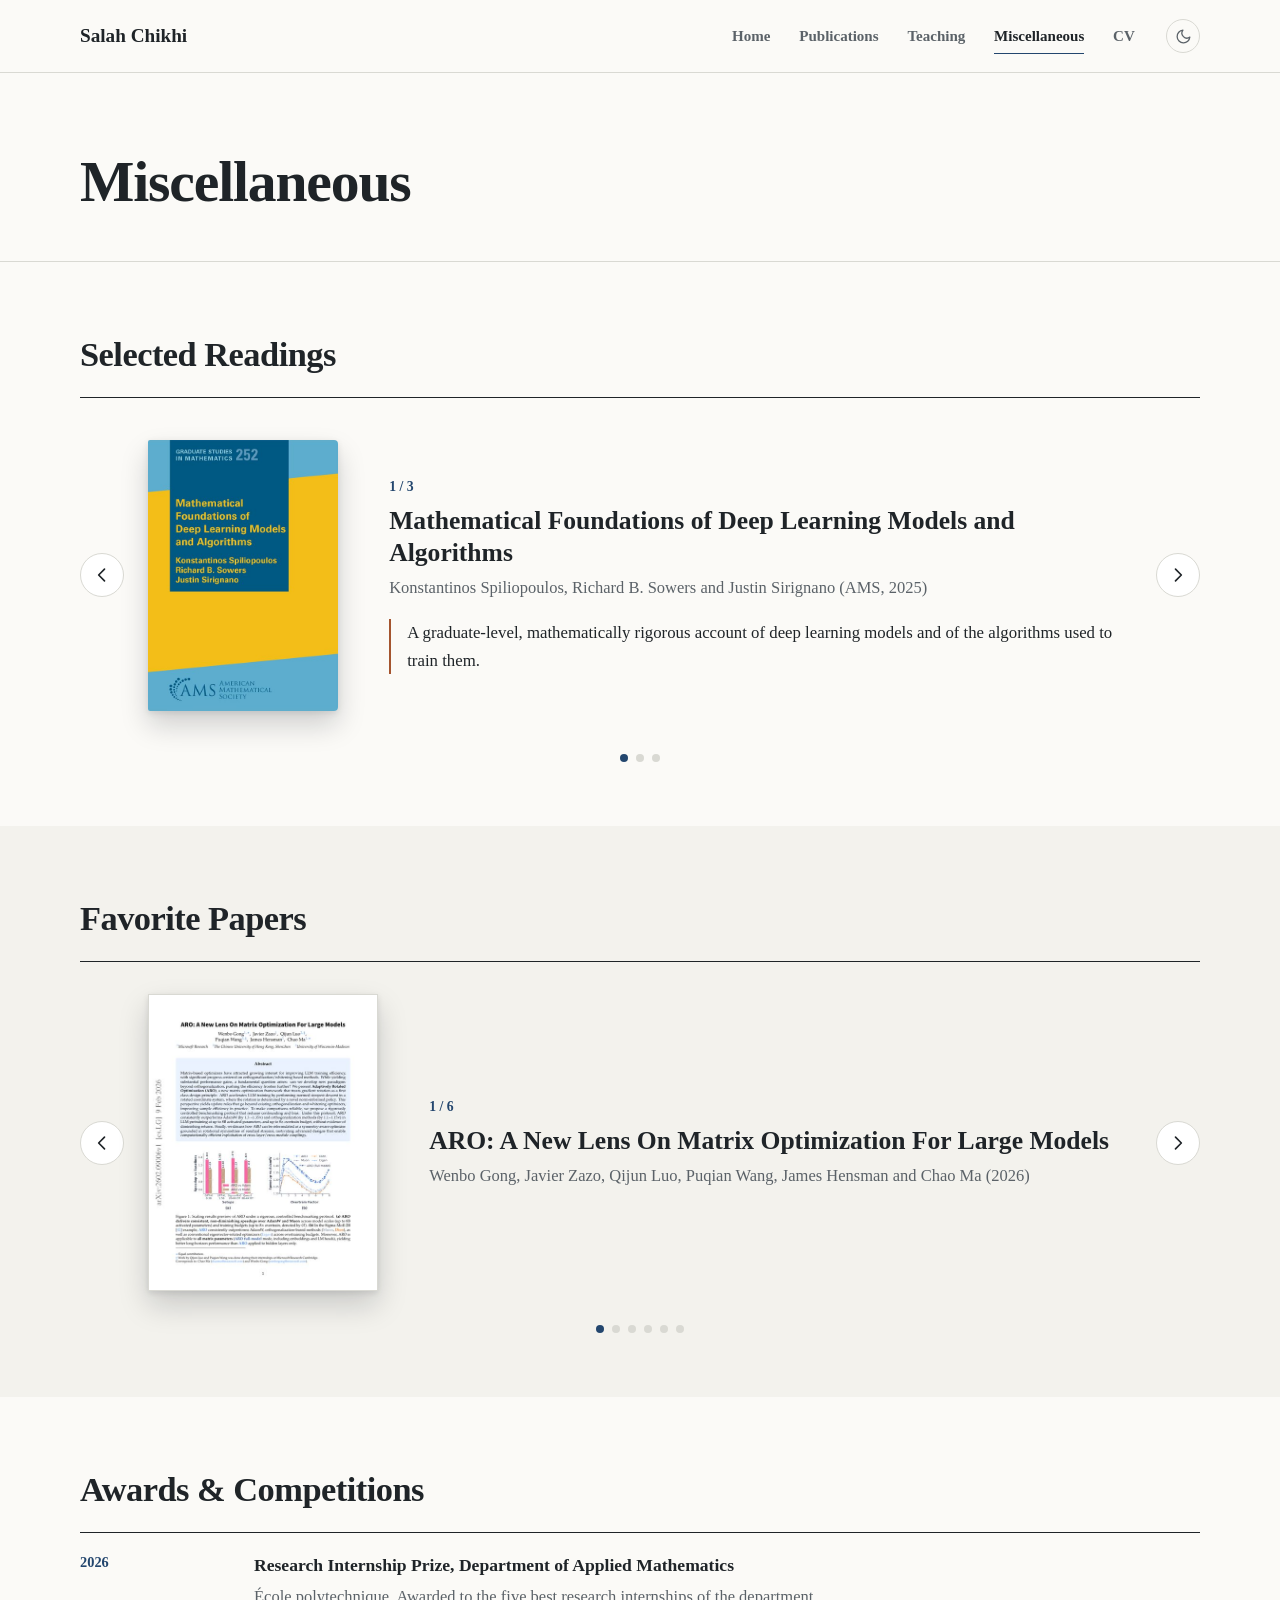
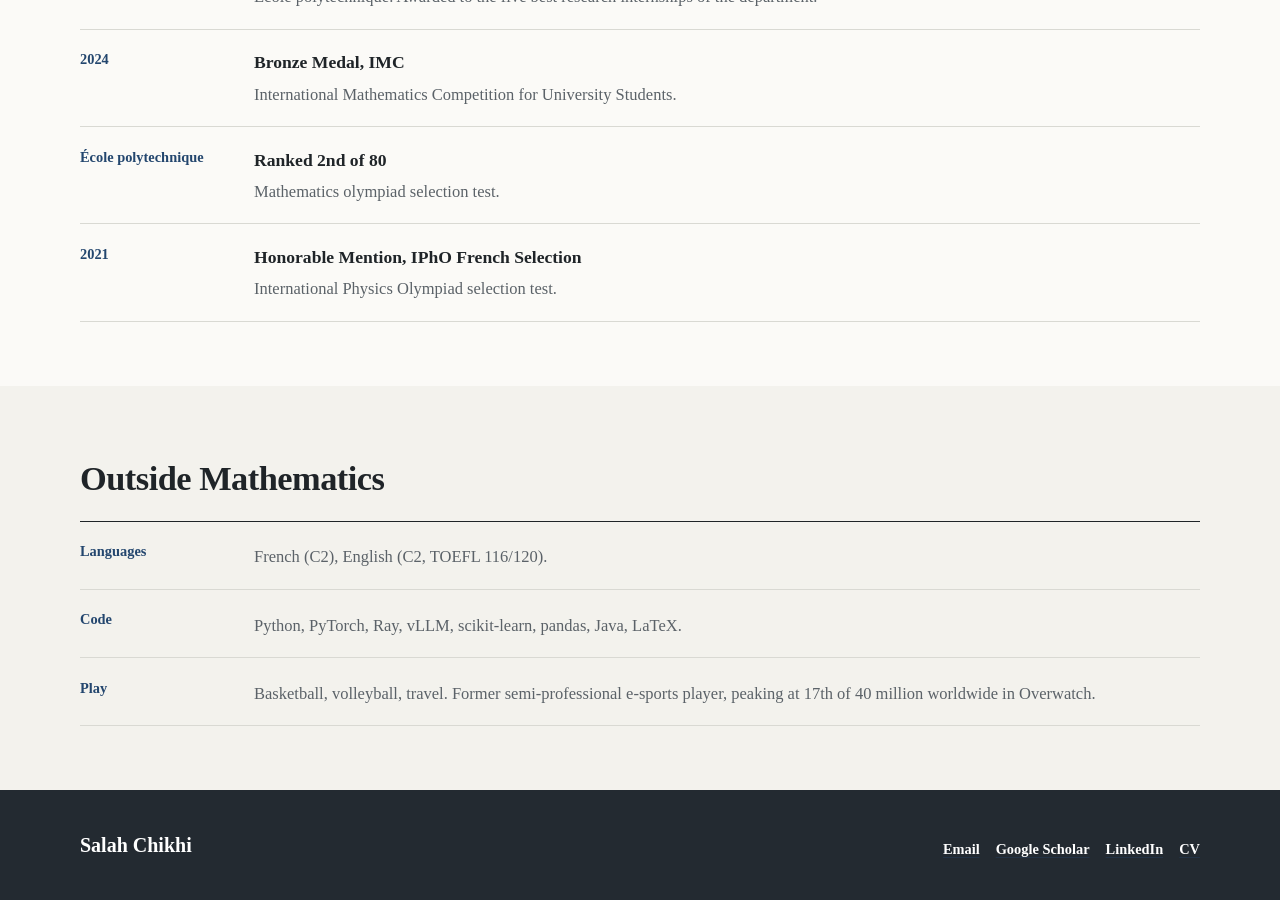
==== misc.html @ 510165e4 "Add the 2026 Research Internship Prize of the Department of Applied Mathematics Co-Authored-By: Clau" ====
<!doctype html>
<html lang="en">
<head>
  <meta charset="utf-8">
  <meta name="viewport" content="width=device-width, initial-scale=1">
  <title>Miscellaneous | Salah Chikhi</title>
  <meta name="description" content="Salah Chikhi&#39;s website">
  <meta name="theme-color" content="#fbfaf7" media="(prefers-color-scheme: light)">
  <meta name="theme-color" content="#15191d" media="(prefers-color-scheme: dark)">
  <script>
    (function () {
      function apply() {
        try {
          var t = localStorage.getItem("theme");
          if (t) document.documentElement.dataset.theme = t; else delete document.documentElement.dataset.theme;
        } catch (e) {}
      }
      apply();
      addEventListener("pageshow", function (e) { if (e.persisted) apply(); });
    })();
  </script>
  <script src="theme.js" defer></script>
  <link rel="canonical" href="https://salah-chikhi.github.io/misc.html">
  <meta property="og:type" content="website">
  <meta property="og:site_name" content="Salah Chikhi">
  <meta property="og:title" content="Miscellaneous | Salah Chikhi">
  <meta property="og:url" content="https://salah-chikhi.github.io/misc.html">
  <meta property="og:image" content="https://salah-chikhi.github.io/images/profile.jpg">
  <link rel="icon" href="favicon.svg" type="image/svg+xml">
  <link rel="stylesheet" href="site.css">
</head>
<body>
  <a class="skip-link" href="#main">Skip to content</a>
  <header class="site-header">
    <div class="shell nav-shell">
      <a class="wordmark" href="index.html">Salah Chikhi</a>
      <nav class="site-nav" aria-label="Primary navigation">
        <a href="index.html">Home</a>
        <a href="publications.html">Publications</a>
        <a href="teaching.html">Teaching</a>
        <a class="active" href="misc.html" aria-current="page">Miscellaneous</a>
        <a href="Salah_Chikhi_CV.pdf">CV</a>
        <button class="theme-toggle" type="button" aria-label="Switch to dark mode">
          <svg class="icon-moon" viewBox="0 0 24 24" aria-hidden="true"><path d="M21 12.79A9 9 0 1 1 11.21 3 7 7 0 0 0 21 12.79z"/></svg>
          <svg class="icon-sun" viewBox="0 0 24 24" aria-hidden="true"><circle cx="12" cy="12" r="4.5"/><path d="M12 1.5v2.2M12 20.3v2.2M4.6 4.6l1.5 1.5M17.9 17.9l1.5 1.5M1.5 12h2.2M20.3 12h2.2M4.6 19.4l1.5-1.5M17.9 6.1l1.5-1.5"/></svg>
        </button>
      </nav>
    </div>
  </header>

  <main id="main">
    <section class="page-hero">
      <div class="shell">
        <h1>Miscellaneous</h1>
      </div>
    </section>

    <section class="section-pad" id="readings" aria-labelledby="readings-heading">
      <div class="shell">
        <div class="section-heading"><h2 id="readings-heading">Selected Readings</h2></div>
        <div class="shelf" data-items="BOOKS" aria-roledescription="carousel" aria-label="Selected readings">
          <button class="shelf-arrow prev" type="button" aria-label="Previous book">
            <svg viewBox="0 0 24 24" aria-hidden="true"><path d="M15 5l-7 7 7 7"/></svg>
          </button>
          <div class="shelf-stage" aria-live="polite">
            <img class="book-cover" alt="" width="480" height="680">
            <div class="book-text">
              <p class="book-count"></p>
              <h3 class="book-name"></h3>
              <p class="book-by"></p>
              <p class="book-note"></p>
            </div>
          </div>
          <button class="shelf-arrow next" type="button" aria-label="Next book">
            <svg viewBox="0 0 24 24" aria-hidden="true"><path d="M9 5l7 7-7 7"/></svg>
          </button>
          <div class="shelf-dots" role="tablist" aria-label="Choose a book"></div>
        </div>
      </div>
    </section>

    <section class="section-pad tinted" id="papers" aria-labelledby="papers-heading">
      <div class="shell">
        <div class="section-heading"><h2 id="papers-heading">Favorite Papers</h2></div>
        <div class="shelf" data-items="PAPERS" aria-roledescription="carousel" aria-label="Favorite papers">
          <button class="shelf-arrow prev" type="button" aria-label="Previous paper">
            <svg viewBox="0 0 24 24" aria-hidden="true"><path d="M15 5l-7 7 7 7"/></svg>
          </button>
          <div class="shelf-stage" aria-live="polite">
            <img class="book-cover paper-page" alt="" width="480" height="620">
            <div class="book-text">
              <p class="book-count"></p>
              <h3 class="book-name"></h3>
              <p class="book-by"></p>
              <p class="book-note"></p>
            </div>
          </div>
          <button class="shelf-arrow next" type="button" aria-label="Next paper">
            <svg viewBox="0 0 24 24" aria-hidden="true"><path d="M9 5l7 7-7 7"/></svg>
          </button>
          <div class="shelf-dots" role="tablist" aria-label="Choose a paper"></div>
        </div>
      </div>
    </section>

    <section class="section-pad" id="awards" aria-labelledby="awards-heading">
      <div class="shell">
        <div class="section-heading"><h2 id="awards-heading">Awards &amp; Competitions</h2></div>
        <ul class="timeline">
          <li><span class="when">2026</span><div><strong>Research Internship Prize, Department of Applied Mathematics</strong><p>École polytechnique. Awarded to the five best research internships of the department.</p></div></li>
          <li><span class="when">2024</span><div><strong>Bronze Medal, IMC</strong><p>International Mathematics Competition for University Students.</p></div></li>
          <li><span class="when">École polytechnique</span><div><strong>Ranked 2nd of 80</strong><p>Mathematics olympiad selection test.</p></div></li>
          <li><span class="when">2021</span><div><strong>Honorable Mention, IPhO French Selection</strong><p>International Physics Olympiad selection test.</p></div></li>
        </ul>
      </div>
    </section>

    <section class="section-pad tinted" aria-labelledby="else-heading">
      <div class="shell">
        <div class="section-heading"><h2 id="else-heading">Outside Mathematics</h2></div>
        <ul class="timeline">
          <li><span class="when">Languages</span><div><p>French (C2), English (C2, TOEFL 116/120).</p></div></li>
          <li><span class="when">Code</span><div><p>Python, PyTorch, Ray, vLLM, scikit-learn, pandas, Java, LaTeX.</p></div></li>
          <li><span class="when">Play</span><div><p>Basketball, volleyball, travel. Former semi-professional e-sports player, peaking at 17th of 40 million worldwide in Overwatch.</p></div></li>
        </ul>
      </div>
    </section>
  </main>

  <footer class="site-footer">
    <div class="shell footer-grid">
      <p class="footer-name">Salah Chikhi</p>
      <nav class="footer-links" aria-label="Footer links">
        <a href="mailto:salah.chikhi@polytechnique.edu">Email</a>
        <a href="https://scholar.google.com/citations?user=MFGI1vgAAAAJ">Google Scholar</a>
        <a href="https://www.linkedin.com/in/salah-chikhi-a50a50303/">LinkedIn</a>
        <a href="Salah_Chikhi_CV.pdf">CV</a>
      </nav>
    </div>
  </footer>

  <script>
    // Selected readings: one entry per book, shown in this order.
    var BOOKS = [
      {
        title: "Mathematical Foundations of Deep Learning Models and Algorithms",
        author: "Konstantinos Spiliopoulos, Richard B. Sowers and Justin Sirignano (AMS, 2025)",
        img: "images/books/spiliopoulos-sowers-sirignano.jpg",
        note: "A graduate-level, mathematically rigorous account of deep learning models and of the algorithms used to train them."
      },
      {
        title: "Learning Theory from First Principles",
        author: "Francis Bach (MIT Press, 2024)",
        img: "images/books/bach-learning-theory.jpg",
        note: "A self-contained course on the theory of supervised learning, from empirical risk minimization and kernel methods to optimization and neural networks, with short proofs and code."
      },
      {
        title: "Asymptotic Statistics",
        author: "A. W. van der Vaart (Cambridge University Press, 1998)",
        img: "images/books/van-der-vaart-asymptotic-statistics.jpg",
        note: "The reference on large-sample statistics: consistency and asymptotic normality of estimators, local asymptotic normality, efficiency and empirical processes."
      }
    ];

    // Favorite papers, in this order. "note" is optional.
    var PAPERS = [
      {
        title: "ARO: A New Lens On Matrix Optimization For Large Models",
        author: "Wenbo Gong, Javier Zazo, Qijun Luo, Puqian Wang, James Hensman and Chao Ma (2026)",
        img: "images/papers/2602-09006.jpg",
        link: "https://arxiv.org/abs/2602.09006"
      },
      {
        title: "Understanding Optimization in Deep Learning with Central Flows",
        author: "Jeremy Cohen, Alex Damian, Ameet Talwalkar, J. Zico Kolter and Jason D. Lee (ICLR 2025)",
        img: "images/papers/2410-24206.jpg",
        link: "https://arxiv.org/abs/2410.24206"
      },
      {
        title: "Gradient Descent on Neural Networks Typically Occurs at the Edge of Stability",
        author: "Jeremy M. Cohen, Simran Kaur, Yuanzhi Li, J. Zico Kolter and Ameet Talwalkar (ICLR 2021)",
        img: "images/papers/2103-00065.jpg",
        link: "https://arxiv.org/abs/2103.00065"
      },
      {
        title: "Non-Euclidean Gradient Descent Operates at the Edge of Stability",
        author: "Rustem Islamov, Michael Crawshaw, Jeremy Cohen and Robert Gower (ICML 2026)",
        img: "images/papers/2603-05002.jpg",
        link: "https://arxiv.org/abs/2603.05002"
      },
      {
        title: "On Levine's Notorious Hat Puzzle",
        author: "Joe Buhler, Chris Freiling, Ron Graham, Jonathan Kariv, James R. Roche, Mark Tiefenbruck, Clint Van Alten and Dmytro Yeroshkin (2014)",
        img: "images/papers/1407-4711.jpg",
        link: "https://arxiv.org/abs/1407.4711"
      },
      {
        title: "Random Matrices: The Circular Law",
        author: "Terence Tao and Van Vu (Communications in Contemporary Mathematics, 2008)",
        img: "images/papers/0708-2895.jpg",
        link: "https://arxiv.org/abs/0708.2895"
      }
    ];

    // One carousel per .shelf; data-items names the list it shows.
    [].forEach.call(document.querySelectorAll(".shelf"), function (shelf) {
      var items = window[shelf.dataset.items] || [];
      var section = shelf.closest("section");
      if (!items.length) { section.hidden = true; return; }
      var stage = shelf.querySelector(".shelf-stage"), dots = shelf.querySelector(".shelf-dots");
      var el = function (s) { return shelf.querySelector(s); };
      var i = 0;
      items.forEach(function (b, k) {
        new Image().src = b.img;
        var d = document.createElement("button");
        d.type = "button"; d.setAttribute("role", "tab"); d.setAttribute("aria-label", b.title);
        d.addEventListener("click", function () { go(k); });
        dots.appendChild(d);
      });
      function render() {
        var b = items[i], name = el(".book-name");
        el(".book-cover").src = b.img;
        el(".book-cover").alt = (b.link ? "First page of " : "Cover of ") + b.title;
        el(".book-count").textContent = (i + 1) + " / " + items.length;
        name.textContent = "";
        if (b.link) {
          var a = document.createElement("a");
          a.href = b.link; a.textContent = b.title; name.appendChild(a);
        } else name.textContent = b.title;
        el(".book-by").textContent = b.author;
        el(".book-note").textContent = b.note || "";
        el(".book-note").hidden = !b.note;
        [].forEach.call(dots.children, function (d, k) { d.setAttribute("aria-selected", k === i); });
      }
      function go(k, dir) {
        var n = (k + items.length) % items.length;
        if (n === i) return;
        dir = dir || (n > i ? 1 : -1);
        stage.classList.remove("in-left", "in-right");
        void stage.offsetWidth;
        i = n; render();
        stage.classList.add(dir > 0 ? "in-right" : "in-left");
      }
      el(".prev").addEventListener("click", function () { go(i - 1, -1); });
      el(".next").addEventListener("click", function () { go(i + 1, 1); });
      shelf.tabIndex = 0;
      shelf.addEventListener("keydown", function (e) {
        if (e.key === "ArrowLeft") go(i - 1, -1);
        if (e.key === "ArrowRight") go(i + 1, 1);
      });
      var x0 = null;
      stage.addEventListener("touchstart", function (e) { x0 = e.touches[0].clientX; }, { passive: true });
      stage.addEventListener("touchend", function (e) {
        if (x0 === null) return;
        var dx = e.changedTouches[0].clientX - x0; x0 = null;
        if (Math.abs(dx) > 40) go(i + (dx < 0 ? 1 : -1), dx < 0 ? 1 : -1);
      });
      render();
    });
  </script>
</body>
</html>
---- site.css ----
:root {
  --paper: #fbfaf7;
  --paper-deep: #f3f2ed;
  --panel: #f5f5f1;
  --surface: #ffffff;
  --ink: #1f2428;
  --ink-soft: #5b6268;
  --accent: #23466e;
  --accent-dark: #142f4f;
  --accent-wash: rgba(35, 70, 110, 0.12);
  --warm: #a4542f;
  --line: #d9d9d3;
  --footer: #232a31;
  --footer-ink: #c5ccd2;
  --serif: "Iowan Old Style", "Palatino Linotype", Palatino, "Book Antiqua", Georgia, serif;
  color-scheme: light;
}
@media (prefers-color-scheme: dark) {
  :root:not([data-theme="light"]) {
    --paper: #15191d;
    --paper-deep: #1b2025;
    --panel: #1c2127;
    --surface: #15191d;
    --ink: #e6e4de;
    --ink-soft: #a3a9ae;
    --accent: #8db4dd;
    --accent-dark: #b4cfeb;
    --accent-wash: rgba(141, 180, 221, 0.14);
    --warm: #e09468;
    --line: #2f363d;
    --footer: #0f1215;
    --footer-ink: #9aa2a9;
    color-scheme: dark;
  }
}
:root[data-theme="dark"] {
  --paper: #15191d; --paper-deep: #1b2025; --panel: #1c2127; --surface: #15191d;
  --ink: #e6e4de; --ink-soft: #a3a9ae; --accent: #8db4dd; --accent-dark: #b4cfeb;
  --accent-wash: rgba(141, 180, 221, 0.14); --warm: #e09468; --line: #2f363d;
  --footer: #0f1215; --footer-ink: #9aa2a9; color-scheme: dark;
}

* { box-sizing: border-box; }
html { scroll-behavior: smooth; }
body {
  margin: 0;
  overflow-x: clip;
  background: var(--paper);
  color: var(--ink);
  font-family: var(--serif);
  font-size: 16.5px;
  line-height: 1.65;
  text-rendering: optimizeLegibility;
}
img { display: block; max-width: 100%; height: auto; }
a {
  color: var(--accent-dark);
  text-decoration-color: color-mix(in srgb, var(--accent) 35%, transparent);
  text-underline-offset: 0.18em;
}
a:hover { color: var(--accent); text-decoration-color: currentColor; }
a:focus-visible { outline: 3px solid var(--warm); outline-offset: 4px; }
.skip-link {
  position: fixed; top: 1rem; left: 1rem; z-index: 100;
  transform: translateY(-180%);
  padding: 0.6rem 1rem; background: var(--ink); color: var(--paper); border-radius: 999px;
}
.skip-link:focus { transform: none; }
.shell { width: min(1120px, calc(100% - 3rem)); margin-inline: auto; }

/* Header */
.site-header { border-bottom: 1px solid var(--line); }
.nav-shell { min-height: 72px; display: flex; align-items: center; justify-content: space-between; gap: 2rem; }
.wordmark { color: var(--ink); font-size: 1.2rem; font-weight: 700; text-decoration: none; }
.home-header .wordmark { visibility: hidden; }
.site-nav { display: flex; flex-wrap: wrap; align-items: center; gap: 0.4rem clamp(1rem, 2.4vw, 1.8rem); font-size: 0.94rem; font-weight: 600; }
.site-nav a { position: relative; color: var(--ink-soft); text-decoration: none; }
.site-nav a::after {
  content: ""; position: absolute; left: 0; right: 0; bottom: -0.35rem; height: 1px;
  background: var(--accent); transform: scaleX(0); transform-origin: left; transition: transform 160ms ease;
}
.site-nav a:hover, .site-nav a.active { color: var(--ink); }
.site-nav a:hover::after, .site-nav a.active::after { transform: scaleX(1); }

/* Light/dark toggle */
.theme-toggle {
  display: inline-grid; place-items: center; width: 34px; height: 34px; margin-left: 0.15rem; padding: 0;
  border: 1px solid var(--line); border-radius: 50%; background: transparent; color: var(--ink-soft);
  cursor: pointer; transition: color 150ms ease, border-color 150ms ease;
}
.theme-toggle:hover { color: var(--accent); border-color: var(--accent); }
.theme-toggle:focus-visible { outline: 2px solid var(--warm); outline-offset: 3px; }
.theme-toggle svg { width: 17px; height: 17px; fill: none; stroke: currentColor; stroke-width: 1.8; stroke-linecap: round; stroke-linejoin: round; }
.theme-toggle .icon-sun { display: none; }
:root[data-theme="dark"] .theme-toggle .icon-sun { display: block; }
:root[data-theme="dark"] .theme-toggle .icon-moon { display: none; }
@media (prefers-color-scheme: dark) {
  :root:not([data-theme="light"]) .theme-toggle .icon-sun { display: block; }
  :root:not([data-theme="light"]) .theme-toggle .icon-moon { display: none; }
}

/* Hero */
.profile-hero {
  display: grid; grid-template-columns: minmax(0, 1fr) 300px; align-items: start;
  gap: clamp(2.5rem, 7vw, 6rem); padding-block: clamp(3rem, 6vw, 5rem) clamp(2.5rem, 5vw, 4rem);
}
.profile-hero h1 { margin: 0; font-size: clamp(2.6rem, 5.5vw, 4.1rem); font-weight: 600; line-height: 1.05; letter-spacing: -0.02em; }
.profile-tagline { margin: 0.6rem 0 0; color: var(--accent); font-size: 1.02rem; font-weight: 600; letter-spacing: 0.01em; }
.profile-role { margin: 1.6rem 0 0; font-size: clamp(1.08rem, 1.6vw, 1.2rem); }
.profile-research { margin: 1rem 0 0; color: var(--ink-soft); font-size: 1.05rem; }
.quick-links { display: flex; flex-wrap: wrap; gap: 0.45rem 1.25rem; margin-top: 1.4rem; font-size: 0.92rem; font-weight: 600; }
.profile-aside { margin: 0.6rem 0 0; }
.portrait { position: relative; aspect-ratio: 1; border-radius: 50%; background: var(--panel); overflow: hidden; box-shadow: 0 0 0 1px var(--line), 0 0 0 7px var(--paper), 0 0 0 8px var(--line); }
.portrait img { position: absolute; inset: 0; width: 100%; height: 100%; object-fit: cover; }
.portrait-fallback { position: absolute; inset: 0; width: 100%; height: 100%; }
.portrait-fallback text { fill: var(--accent); font-family: var(--serif); font-size: 64px; font-weight: 600; letter-spacing: 0.04em; }
.portrait-fallback .grid-line { stroke: var(--line); stroke-width: 1; }
.portrait-fallback .curve { fill: none; stroke: var(--accent); stroke-width: 1.6; opacity: 0.55; }

/* Sections */
.section-pad { padding-block: clamp(2.75rem, 5vw, 4rem); }
.tinted { background: var(--paper-deep); }
.section-heading { display: flex; align-items: baseline; justify-content: space-between; gap: 1rem; padding-bottom: 0.9rem; border-bottom: 1px solid var(--ink); }
.section-heading h2 { margin: 0; font-size: clamp(1.7rem, 2.8vw, 2.15rem); font-weight: 600; letter-spacing: -0.015em; }
.section-heading a { font-size: 0.9rem; font-weight: 600; }
.rule-label { margin: 0 0 0.5rem; color: var(--accent); font-size: 0.86rem; font-weight: 600; letter-spacing: 0.02em; }

/* Research topics */
.research-topic { display: grid; grid-template-columns: 150px minmax(0, 1fr); gap: clamp(1.5rem, 4vw, 3rem); padding-block: clamp(2.2rem, 4vw, 3rem); border-bottom: 1px solid var(--line); }
.research-topic:last-child { border-bottom: 0; }
.topic-label p { position: sticky; top: 1.5rem; margin: 0.35rem 0 0; color: var(--accent); font-size: 0.82rem; font-weight: 700; letter-spacing: 0.1em; text-transform: uppercase; }
.research-topic h3 { margin: 0; font-size: clamp(1.35rem, 2.3vw, 1.7rem); font-weight: 600; line-height: 1.25; letter-spacing: -0.01em; }
.home-paper { display: grid; grid-template-columns: minmax(0, 1.5fr) minmax(0, 1fr); gap: clamp(1.4rem, 3vw, 2.2rem); align-items: start; margin-top: 1.6rem; }
.home-paper h4 { margin: 0; font-size: 1.2rem; font-weight: 600; line-height: 1.3; }
.home-paper h4 a { text-decoration-color: transparent; }
.home-paper h4 a:hover { text-decoration-color: currentColor; }
.home-paper-copy > p { margin: 0.7rem 0 0; color: var(--ink-soft); }
.home-paper-copy .rule-label { margin: 0 0 0.45rem; }
.collaborators { font-size: 0.9rem; }

/* Diagrams */
.work-concept { margin: 0; padding: 0.6rem; display: grid; place-items: center; background: var(--panel); border: 1px solid var(--line); }
.work-concept svg { width: 100%; height: auto; overflow: visible; }
.d-overline { fill: var(--ink-soft); font-family: var(--serif); font-size: 11px; font-weight: 700; letter-spacing: 0.13em; }
.d-label { fill: var(--ink-soft); font-family: var(--serif); font-size: 11.5px; font-weight: 700; letter-spacing: 0.05em; }
.d-note { fill: var(--ink-soft); font-family: var(--serif); font-size: 12px; font-weight: 600; }
.d-math { fill: var(--ink); font-family: var(--serif); font-size: 18px; font-weight: 700; }
.d-math-i { fill: var(--ink); font-family: var(--serif); font-size: 18px; font-style: italic; }
.d-accent { fill: var(--accent); }
.d-warm { fill: var(--warm); }
.d-divider { stroke: var(--line); stroke-width: 1; }
.d-axis { stroke: var(--ink-soft); stroke-width: 1.3; fill: none; }
.d-bar { fill: var(--accent); opacity: 0.85; }
.d-bar-soft { fill: var(--accent); opacity: 0.35; }
.d-arrow { fill: none; stroke: var(--accent); stroke-width: 2.4; }
.d-arrowhead { fill: var(--accent); }
.d-box { fill: var(--surface); stroke: var(--accent); stroke-width: 1.8; }
.d-edge { stroke: var(--accent); stroke-width: 2; opacity: 0.5; }
.d-node { fill: var(--surface); stroke: var(--accent); stroke-width: 2.2; }
.d-node-hot { fill: var(--warm); stroke: var(--surface); stroke-width: 2.5; }
.d-node-near { fill: var(--accent); stroke: var(--surface); stroke-width: 2; }
.d-hood { fill: var(--accent-wash); stroke: var(--accent); stroke-width: 1.4; stroke-dasharray: 5 5; }
.d-ellipse { fill: var(--accent-wash); stroke: var(--accent); stroke-width: 2.2; }
.d-ray { stroke: var(--warm); stroke-width: 2.2; }
.d-dot { fill: var(--warm); }
.d-curve { fill: none; stroke: var(--ink); stroke-width: 2.6; }
.g-roll { fill: var(--accent); opacity: 0.85; }
.g-train { fill: var(--warm); opacity: 0.85; }
.g-idle { fill: none; stroke: var(--ink-soft); stroke-width: 1.1; stroke-dasharray: 3 3; opacity: 0.7; }

.d-tick { fill: var(--ink-soft); font-family: var(--serif); font-size: 11px; }
.d-key { fill: var(--ink); font-family: var(--serif); font-size: 13px; font-weight: 700; }
.d-key.d-accent, .d-tick.d-accent { fill: var(--accent); }
.d-key.d-warm, .d-tick.d-warm { fill: var(--warm); }
.d-gridline { stroke: var(--line); stroke-width: 1; }
.d-guide { stroke: var(--ink-soft); stroke-width: 1; stroke-dasharray: 3 4; opacity: 0.8; }
.c-accent, .c-warm, .c-ink { fill: none; stroke-linecap: round; stroke-linejoin: round; }
.c-accent { stroke: var(--accent); }
.c-warm { stroke: var(--warm); }
.c-ink { stroke: var(--ink); stroke-width: 3.2; }
.c-thin { stroke-width: 1.8; }
.c-mid { stroke-width: 2.4; }
.c-band { fill: none; stroke: var(--ink); stroke-width: 9; stroke-linecap: round; stroke-linejoin: round; opacity: 0.12; }
.d-gap { fill: var(--panel); }
.c-dash { stroke-width: 1.5; stroke-dasharray: 5 5; opacity: 0.7; }
.d-star { fill: var(--warm); stroke: var(--panel); stroke-width: 2.5; }
.d-hoodarc { fill: none; stroke: var(--accent); stroke-width: 22; stroke-linecap: round; opacity: 0.16; }
.d-keep { fill: var(--accent-wash); }
.d-fiber { stroke: var(--accent); stroke-width: 4.5; stroke-linecap: round; }
.d-bar-warm { fill: var(--warm); opacity: 0.9; }
.d-thresh { stroke: var(--warm); stroke-width: 1.5; stroke-dasharray: 6 4; }
.d-arrow-thin { fill: none; stroke: var(--accent); stroke-width: 1.4; opacity: 0.7; }
.d-square { fill: var(--surface); stroke: var(--ink-soft); stroke-width: 1.2; }
.d-win { fill: var(--accent); opacity: 0.85; }
.d-win-warm { fill: var(--warm); opacity: 0.8; }
.tex { fill: var(--ink); }
.tex.t-warm { fill: var(--warm); }
.tex.t-accent { fill: var(--accent); }
.tex.t-soft { fill: var(--ink-soft); }
.g-edge { stroke: color-mix(in srgb, var(--accent) 30%, var(--panel)); stroke-width: 1.3; }
.g-edge-in { stroke: var(--accent); stroke-width: 2.4; }
.g-node { fill: color-mix(in srgb, var(--accent) 16%, var(--surface)); stroke: var(--accent); stroke-width: 1.6; }
.g-node-in { fill: var(--surface); stroke: var(--warm); stroke-width: 2.2; }
.g-node-i { fill: var(--warm); stroke: var(--surface); stroke-width: 2.5; }
.g-hood { fill: color-mix(in srgb, var(--warm) 12%, transparent); stroke: var(--warm); stroke-width: 2; stroke-dasharray: 7 6; }
.g-keep { fill: color-mix(in srgb, var(--warm) 9%, transparent); stroke: var(--warm); stroke-width: 1.5; stroke-dasharray: 6 5; }
.g-arrow { fill: none; stroke: var(--ink-soft); stroke-width: 1.3; }
.g-arrowhead { fill: var(--ink-soft); }
.d-dot-accent { fill: var(--accent); stroke: var(--panel); stroke-width: 1.5; }
.g-bubble { fill: var(--warm); opacity: 0.22; }

/* Figure animations: hooks are data-a attributes, the class .anim is set by script */
.anim [data-a] {
  animation-duration: 0.7s; animation-delay: var(--d, 0s); animation-fill-mode: both;
  animation-timing-function: cubic-bezier(0.2, 0.7, 0.2, 1); animation-play-state: paused;
}
.anim.is-in [data-a] { animation-play-state: running; }
.anim [data-a="fade"] { animation-name: a-fade; }
.anim [data-a="pop"] { animation-name: a-pop; animation-duration: 0.5s; animation-timing-function: cubic-bezier(0.34, 1.56, 0.64, 1); transform-box: fill-box; transform-origin: center; }
.anim [data-a="growx"] { animation-name: a-growx; transform-box: fill-box; transform-origin: left center; }
.anim [data-a="growy"] { animation-name: a-growy; transform-box: fill-box; transform-origin: center bottom; }
.anim [data-a="draw"] { stroke-dasharray: 1; animation-name: a-draw; animation-duration: 1.3s; animation-timing-function: ease-in-out; }
.calm .anim [data-a] { animation-name: a-fade; animation-duration: 0.6s; animation-timing-function: ease; }
.calm .anim [data-a="draw"] { stroke-dasharray: none; }
@media print { .anim [data-a] { animation: none !important; } .anim [data-a="draw"] { stroke-dasharray: none; } }
@keyframes a-fade { from { opacity: 0; } }
@keyframes a-pop { from { transform: scale(0); } }
@keyframes a-growx { from { transform: scaleX(0); } }
@keyframes a-growy { from { transform: scaleY(0); } }
@keyframes a-draw { from { stroke-dashoffset: 1; } }

/* Levine hats figure */
.levine-figure { margin: 0; }
.levine-grid { display: grid; grid-template-columns: repeat(2, minmax(0, 1fr)); gap: 0.75rem; }
.levine-tile { margin: 0; padding: 0.75rem 0.75rem 0.6rem; background: var(--panel); border: 1px solid var(--line); }
.levine-tile svg { display: block; width: 100%; height: auto; }
.levine-tile p { margin: 0.5rem 0 0; color: var(--ink-soft); font-size: 0.82rem; line-height: 1.45; text-align: center; }
.mask-frame { width: 72%; margin: 0.35rem auto 0; aspect-ratio: 1; background: #ffffff; border: 1px solid #15181b; }
.mask-tile { width: 100%; height: 100%; background: #15181b; -webkit-mask: var(--mask) center / 100% 100% no-repeat; mask: var(--mask) center / 100% 100% no-repeat; }
.h-black { fill: #15181b; stroke: var(--ink); stroke-width: 1.6; }
.h-white { fill: #fbfaf7; stroke: var(--ink); stroke-width: 1.6; }
.h-brim { fill: none; stroke: var(--ink); stroke-width: 1.6; stroke-linecap: round; }
.h-pick { fill: none; stroke: var(--warm); stroke-width: 2.6; }
.h-dots { stroke: var(--ink); stroke-width: 1.6; stroke-dasharray: 2 3; }
.h-tip { fill: none; stroke: var(--ink); stroke-width: 1.6; }
.h-head, .h-eye { fill: var(--surface); stroke: var(--ink); stroke-width: 1.8; }
.h-pupil { fill: var(--ink); }
.h-mouth { fill: var(--surface); stroke: var(--ink); stroke-width: 1.4; }
.h-bubble { fill: var(--surface); stroke: var(--ink); stroke-width: 1.6; }
.h-bubble-fill { fill: var(--surface); }
.h-say { fill: var(--ink); font-family: var(--serif); font-size: 18px; }

/* Lists: news, timeline, publications */
.timeline { list-style: none; margin: 0; padding: 0; }
.timeline li { display: grid; grid-template-columns: 150px 1fr; gap: 1.5rem; padding: 1.15rem 0; border-bottom: 1px solid var(--line); }
.timeline time, .timeline .when { color: var(--accent); font-size: 0.9rem; font-weight: 600; }
.timeline strong { display: block; font-size: 1.1rem; font-weight: 600; }
.timeline p { margin: 0.2rem 0 0; color: var(--ink-soft); }
.timeline p strong { display: inline; font-size: inherit; color: var(--ink); }
.two-col .timeline li { grid-template-columns: 96px 1fr; gap: 1rem; }
.timeline .where { color: var(--ink-soft); font-size: 0.92rem; }
.timeline ul { margin: 0.5rem 0 0; padding-left: 1.1rem; color: var(--ink-soft); }
.timeline ul li { display: list-item; padding: 0.15rem 0; border: 0; }

.two-col { display: grid; grid-template-columns: minmax(0, 1fr) minmax(0, 1fr); gap: clamp(2rem, 5vw, 4rem); }

.page-hero { padding-block: clamp(3rem, 6vw, 5rem) clamp(2rem, 4vw, 3rem); border-bottom: 1px solid var(--line); }
.page-hero h1 { margin: 0; font-size: clamp(2.3rem, 4.6vw, 3.6rem); font-weight: 600; line-height: 1.1; letter-spacing: -0.02em; }
.page-lede { max-width: 760px; margin: 1.1rem 0 0; color: var(--ink-soft); font-size: clamp(1.05rem, 1.7vw, 1.18rem); }

.pub-shell { max-width: 930px; }
.publication-group + .publication-group { margin-top: 3.5rem; }
.publication-group h2 { margin: 0 0 1rem; font-size: clamp(1.5rem, 2.4vw, 1.9rem); font-weight: 600; }
.publication-list { list-style: none; margin: 0; padding: 0; border-top: 1px solid var(--ink); }
.publication-item { display: grid; grid-template-columns: 82px 1fr; gap: 1.5rem; padding: 1.6rem 0; border-bottom: 1px solid var(--line); }
.pub-year { color: var(--accent); font-size: 0.98rem; }
.publication-item h3 { margin: 0; font-size: clamp(1.12rem, 1.8vw, 1.28rem); font-weight: 600; line-height: 1.32; }
.publication-item h3 a { text-decoration-color: transparent; }
.publication-item h3 a:hover { text-decoration-color: currentColor; }
.pub-authors, .pub-venue { margin: 0.35rem 0 0; color: var(--ink-soft); font-size: 0.93rem; }
.pub-authors strong { color: var(--ink); }
.pub-venue em { color: var(--ink); font-style: italic; }
.badge { display: inline-block; margin-left: 0.4rem; padding: 0 0.5rem; border: 1px solid var(--accent); border-radius: 999px; color: var(--accent); font-size: 0.74rem; font-weight: 700; letter-spacing: 0.04em; vertical-align: 0.1em; }
.pub-abstract { margin: 0.6rem 0 0; color: var(--ink-soft); font-size: 0.95rem; }
.pub-links { display: flex; flex-wrap: wrap; gap: 0.3rem 1.1rem; margin-top: 0.6rem; font-size: 0.88rem; font-weight: 600; }
.footnote { margin-top: 1.2rem; color: var(--ink-soft); font-size: 0.86rem; }

.stat-row { display: grid; grid-template-columns: repeat(3, minmax(0, 1fr)); gap: 1rem; margin-top: 1.5rem; }
.stat { padding: 1.1rem 1.2rem; border: 1px solid var(--line); background: var(--surface); }
.stat b { display: block; color: var(--accent); font-size: 1.9rem; font-weight: 600; line-height: 1.1; }
.stat span { color: var(--ink-soft); font-size: 0.9rem; }

/* Place band */
.place-band { position: relative; margin: 0; background: #1a1f2b; }
.place-band img { width: 100%; height: clamp(260px, 42vw, 560px); object-fit: cover; object-position: 50% 55%; }
.place-band::after { content: ""; position: absolute; inset: 0; background: linear-gradient(to bottom, transparent 55%, rgba(10, 12, 18, 0.72)); pointer-events: none; }
.place-band figcaption { position: absolute; left: 0; right: 0; bottom: clamp(1rem, 3vw, 2rem); z-index: 1; display: flex; flex-wrap: wrap; align-items: baseline; justify-content: space-between; gap: 0.3rem 1.5rem; color: #fff; }
.place-name { font-size: clamp(1.1rem, 2.2vw, 1.5rem); font-weight: 600; text-shadow: 0 1px 12px rgba(0, 0, 0, 0.5); }
.place-credit { color: rgba(255, 255, 255, 0.72); font-size: 0.78rem; }
.place-credit a { color: inherit; }

/* Course notes */
.course-note { display: grid; grid-template-columns: 170px minmax(0, 1fr); gap: clamp(1.5rem, 4vw, 3rem); align-items: start; padding-top: 1.6rem; }
.course-note h3 { margin: 0; font-size: 1.3rem; font-weight: 600; line-height: 1.3; }
.course-note h3 a { text-decoration-color: transparent; }
.course-note h3 a:hover { text-decoration-color: currentColor; }
.course-note p { color: var(--ink-soft); }
.course-links { font-size: 0.92rem; font-weight: 600; }
.course-cover {
  display: block; aspect-ratio: 210 / 297; padding: 0; overflow: hidden;
  background: #fff; border: 1px solid var(--line); box-shadow: 0 10px 24px rgba(20, 30, 40, 0.10), 4px 4px 0 var(--paper-deep);
  color: var(--ink); text-decoration: none; transition: transform 200ms ease;
}
.course-cover:hover { transform: translateY(-3px); color: var(--ink); }
.course-cover img { display: block; width: 100%; height: 100%; object-fit: cover; }
.course-cover-title { font-size: 1rem; font-weight: 700; line-height: 1.25; }
.course-cover-sub { margin-top: 0.5rem; color: var(--ink-soft); font-size: 0.72rem; line-height: 1.35; }
.course-cover-author { margin-top: auto; color: var(--accent); font-size: 0.78rem; font-weight: 600; }

/* Selected readings carousel */
.shelf { position: relative; display: grid; grid-template-columns: auto minmax(0, 1fr) auto; align-items: center; gap: clamp(0.5rem, 2vw, 1.5rem); margin-top: 2rem; outline: none; }
.shelf:focus-visible { outline: 2px solid var(--warm); outline-offset: 8px; }
.shelf-stage { display: grid; grid-template-columns: 190px minmax(0, 1fr); gap: clamp(1.5rem, 4vw, 3.5rem); align-items: center; min-height: 290px; }
.shelf-stage.in-right { animation: shelf-in-right 420ms cubic-bezier(0.2, 0.7, 0.2, 1); }
.shelf-stage.in-left { animation: shelf-in-left 420ms cubic-bezier(0.2, 0.7, 0.2, 1); }
@keyframes shelf-in-right { from { opacity: 0; transform: translateX(28px); } }
@keyframes shelf-in-left { from { opacity: 0; transform: translateX(-28px); } }
.book-cover {
  display: block; width: 100%; height: auto; border-radius: 2px 4px 4px 2px;
  box-shadow: 0 14px 28px rgba(10, 15, 25, 0.18), 0 2px 6px rgba(10, 15, 25, 0.10);
}
.book {
  --h: var(--book-hue, 210);
  position: relative; display: flex; flex-direction: column; aspect-ratio: 2 / 3; padding: 1.3rem 1rem 1.1rem 1.5rem;
  background: linear-gradient(90deg, hsl(var(--h) 32% 22%) 0 9px, hsl(var(--h) 36% 30%) 9px 11px, hsl(var(--h) 34% 27%) 11px);
  color: #f5f1e8; border-radius: 2px 6px 6px 2px;
  box-shadow: 0 18px 30px rgba(10, 15, 25, 0.22), inset -2px 0 0 rgba(255, 255, 255, 0.06);
  transform: perspective(900px) rotateY(-8deg); transition: transform 300ms ease;
}
.book:hover { transform: perspective(900px) rotateY(0deg); }
.book-title { padding-bottom: 0.8rem; border-bottom: 1px solid rgba(245, 241, 232, 0.35); font-size: 1.12rem; font-weight: 700; line-height: 1.22; }
.book-author { margin-top: auto; font-size: 0.8rem; letter-spacing: 0.04em; opacity: 0.85; }
.book-count { margin: 0 0 0.4rem; color: var(--accent); font-size: 0.86rem; font-weight: 600; }
.book-name { margin: 0; font-size: clamp(1.3rem, 2.4vw, 1.6rem); font-weight: 600; line-height: 1.25; }
.book-by { margin: 0.3rem 0 0; color: var(--ink-soft); }
.book-note { margin: 1.1rem 0 0; padding-left: 1rem; border-left: 2px solid var(--warm); color: var(--ink); font-size: 1.05rem; line-height: 1.65; }
.shelf-arrow { display: grid; place-items: center; width: 44px; height: 44px; padding: 0; border: 1px solid var(--line); border-radius: 50%; background: var(--surface); color: var(--ink); cursor: pointer; transition: border-color 150ms ease, transform 150ms ease; }
.shelf-arrow:hover { border-color: var(--accent); color: var(--accent); }
.shelf-arrow:active { transform: scale(0.94); }
.shelf-arrow:focus-visible { outline: 2px solid var(--warm); outline-offset: 3px; }
.shelf-arrow svg { width: 20px; height: 20px; fill: none; stroke: currentColor; stroke-width: 2; stroke-linecap: round; stroke-linejoin: round; }
.shelf-dots { grid-column: 1 / -1; display: flex; justify-content: center; gap: 0.5rem; margin-top: 0.6rem; }
.shelf-dots button { width: 8px; height: 8px; padding: 0; border: 0; border-radius: 50%; background: var(--line); cursor: pointer; }
.shelf-dots button[aria-selected="true"] { background: var(--accent); }
.shelf-stage:has(.paper-page) { grid-template-columns: 230px minmax(0, 1fr); }
.paper-page { border: 1px solid var(--line); border-radius: 0; background: #fff; }
.book-name a { color: inherit; text-decoration-color: transparent; }
.book-name a:hover { color: var(--accent); text-decoration-color: currentColor; }
.timeline-gap { margin-top: 1.5rem; border-top: 1px solid var(--line); }
@media (max-width: 640px) {
  .shelf { grid-template-columns: 1fr 1fr; }
  .shelf-stage { grid-column: 1 / -1; grid-row: 1; grid-template-columns: 1fr; justify-items: center; text-align: center; }
  .book, .book-cover { width: 150px; }
  .book-note { text-align: left; }
  .shelf-arrow.prev { justify-self: end; } .shelf-arrow.next { justify-self: start; }
  .course-note { grid-template-columns: 1fr; }
  .course-cover { width: 150px; }
}
@media (prefers-reduced-motion: reduce) { .shelf-stage.in-right, .shelf-stage.in-left { animation-name: a-fade; } }

/* Footer */
.site-footer { padding-block: 2.4rem; background: var(--footer); color: var(--footer-ink); }
.footer-grid { display: grid; grid-template-columns: 1fr auto; align-items: end; gap: 1.5rem 2rem; }
.footer-grid p { margin: 0; }
.footer-name { color: #fff; font-size: 1.25rem; font-weight: 700; }
.footer-links { display: flex; flex-wrap: wrap; gap: 1rem; }
.footer-links a { color: #fff; font-size: 0.9rem; font-weight: 600; }
.footer-meta { font-size: 0.78rem; }

@media (max-width: 900px) {
  .profile-hero { grid-template-columns: 1fr; }
  .profile-aside { width: 180px; order: -1; margin: 0; }
  .research-topic { grid-template-columns: 1fr; gap: 0.6rem; }
  .topic-label p { position: static; }
  .home-paper { grid-template-columns: 1fr; }
  .two-col { grid-template-columns: 1fr; }
}
@media (max-width: 640px) {
  .shell { width: calc(100% - 2rem); }
  .nav-shell { flex-direction: column; align-items: flex-start; gap: 0.6rem; padding-block: 1rem; min-height: 0; }
  .home-header .wordmark { display: none; }
  .timeline li, .publication-item { grid-template-columns: 1fr; gap: 0.3rem; }
  .stat-row { grid-template-columns: 1fr; }
  .footer-grid { grid-template-columns: 1fr; }
}
@media (prefers-reduced-motion: reduce) { html { scroll-behavior: auto; } * { transition: none !important; } }
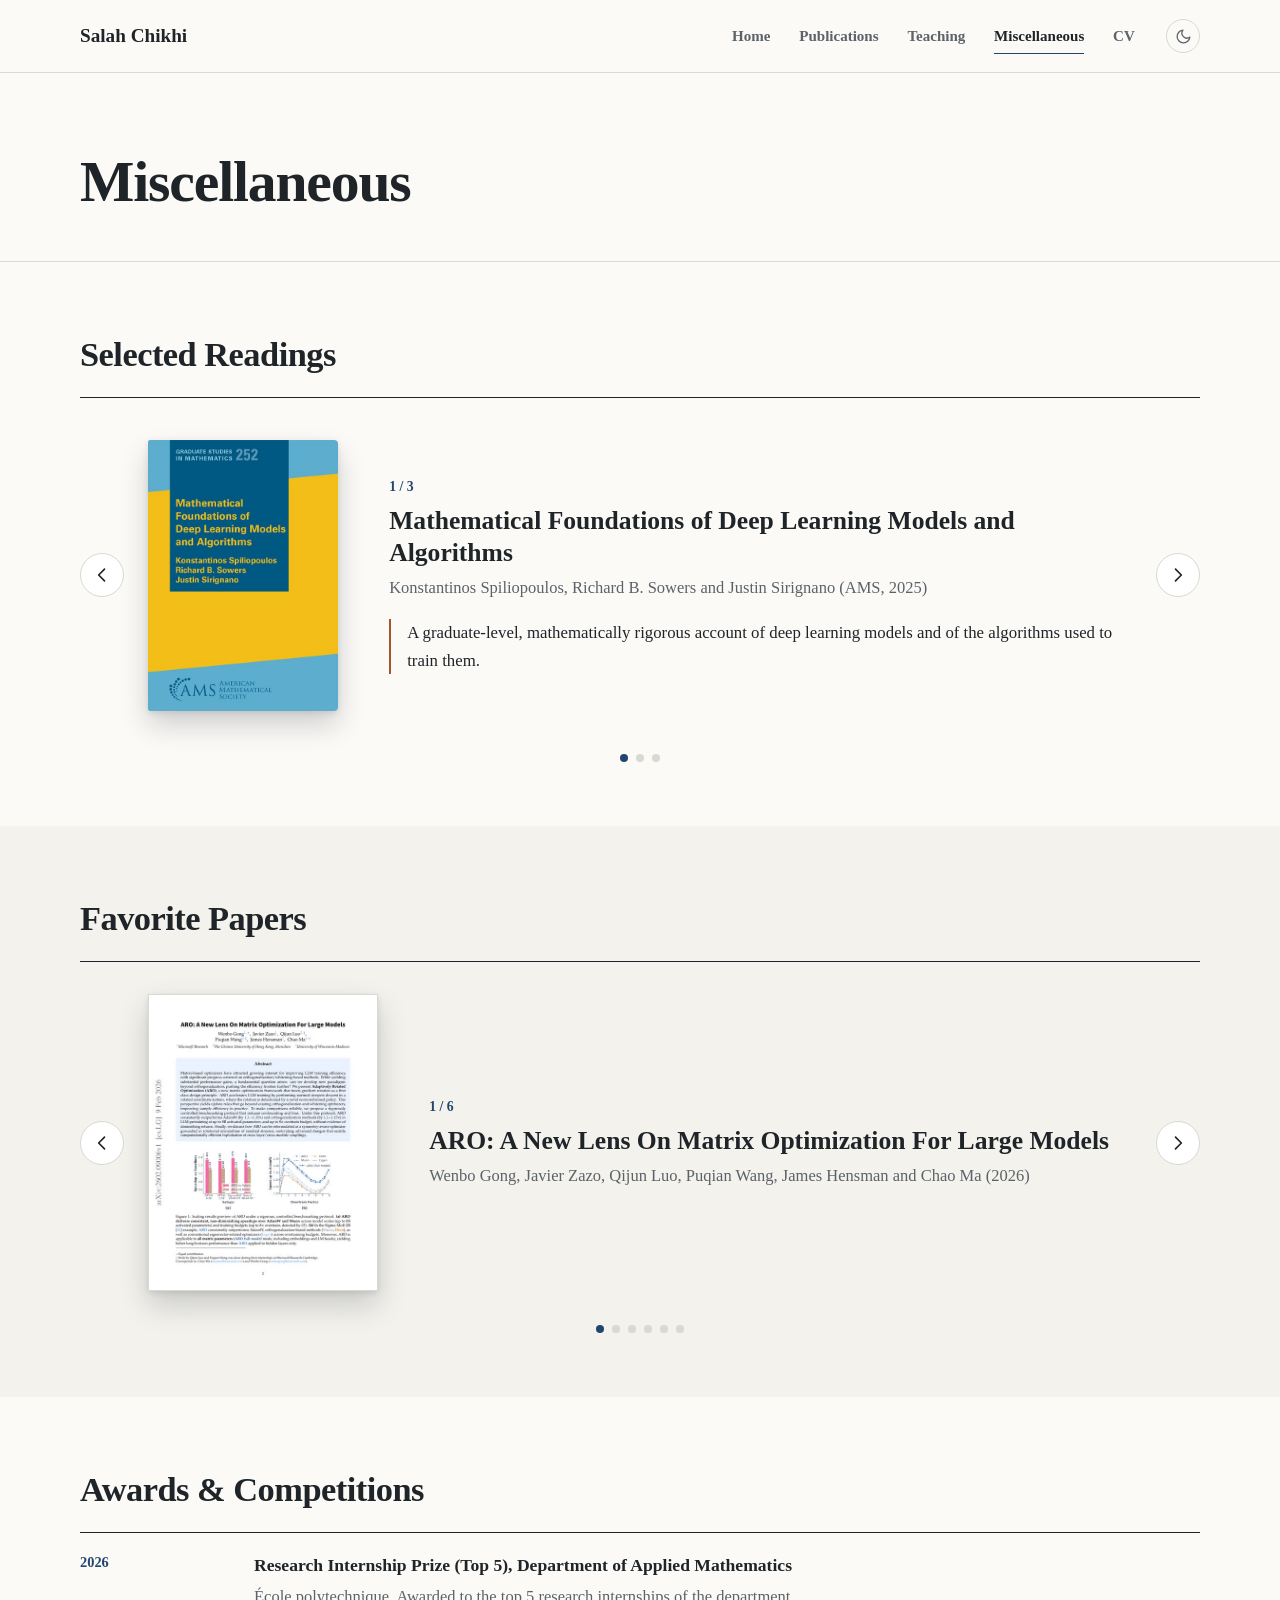
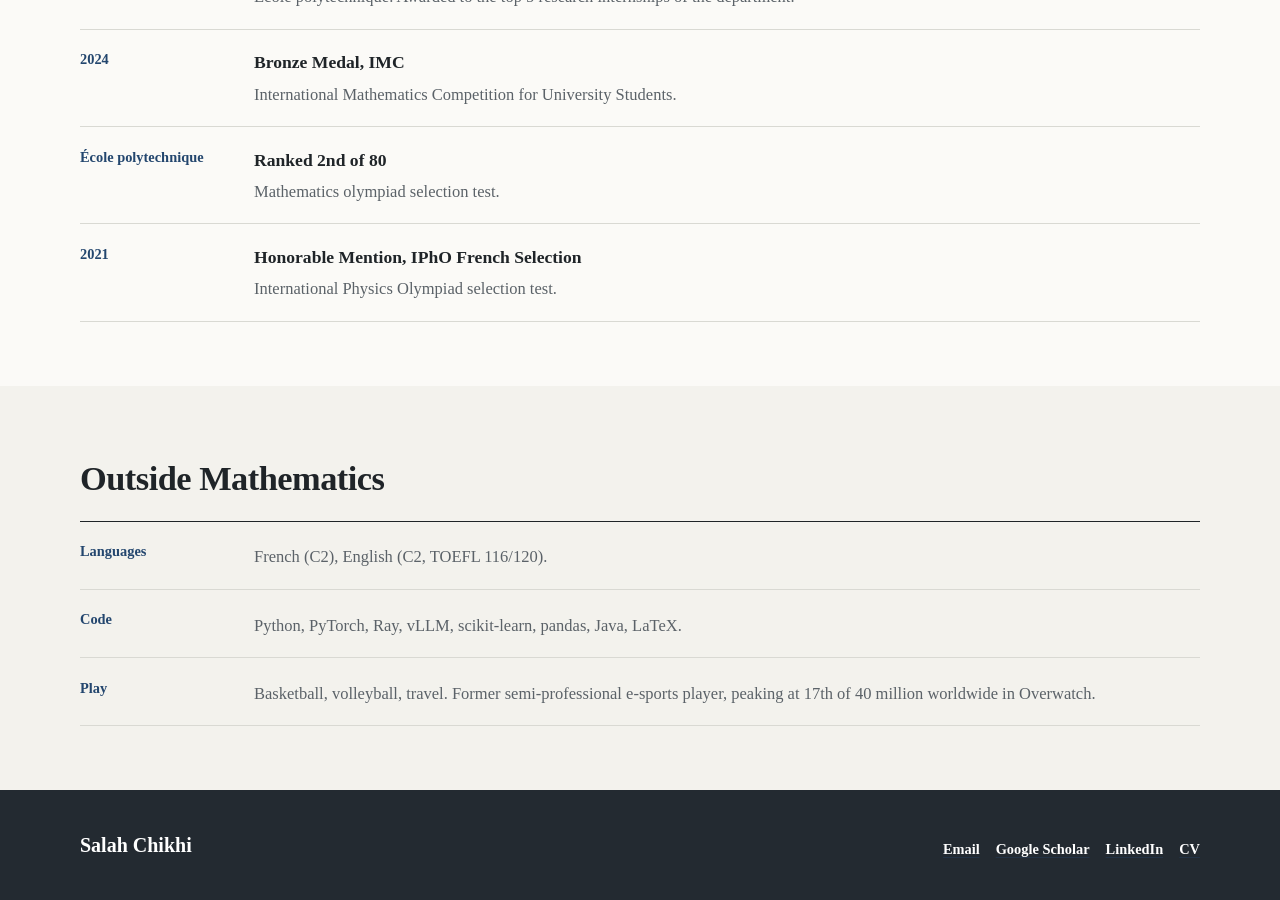
==== commit 94d12a6a: "State the top 5 selection of the research internship prize explicitly Co-Authored-By: Claude Opus 5." ====
--- a/misc.html
+++ b/misc.html
@@ -107,7 +107,7 @@
       <div class="shell">
         <div class="section-heading"><h2 id="awards-heading">Awards &amp; Competitions</h2></div>
         <ul class="timeline">
-          <li><span class="when">2026</span><div><strong>Research Internship Prize, Department of Applied Mathematics</strong><p>École polytechnique. Awarded to the five best research internships of the department.</p></div></li>
+          <li><span class="when">2026</span><div><strong>Research Internship Prize (Top 5), Department of Applied Mathematics</strong><p>École polytechnique. Awarded to the top 5 research internships of the department.</p></div></li>
           <li><span class="when">2024</span><div><strong>Bronze Medal, IMC</strong><p>International Mathematics Competition for University Students.</p></div></li>
           <li><span class="when">École polytechnique</span><div><strong>Ranked 2nd of 80</strong><p>Mathematics olympiad selection test.</p></div></li>
           <li><span class="when">2021</span><div><strong>Honorable Mention, IPhO French Selection</strong><p>International Physics Olympiad selection test.</p></div></li>
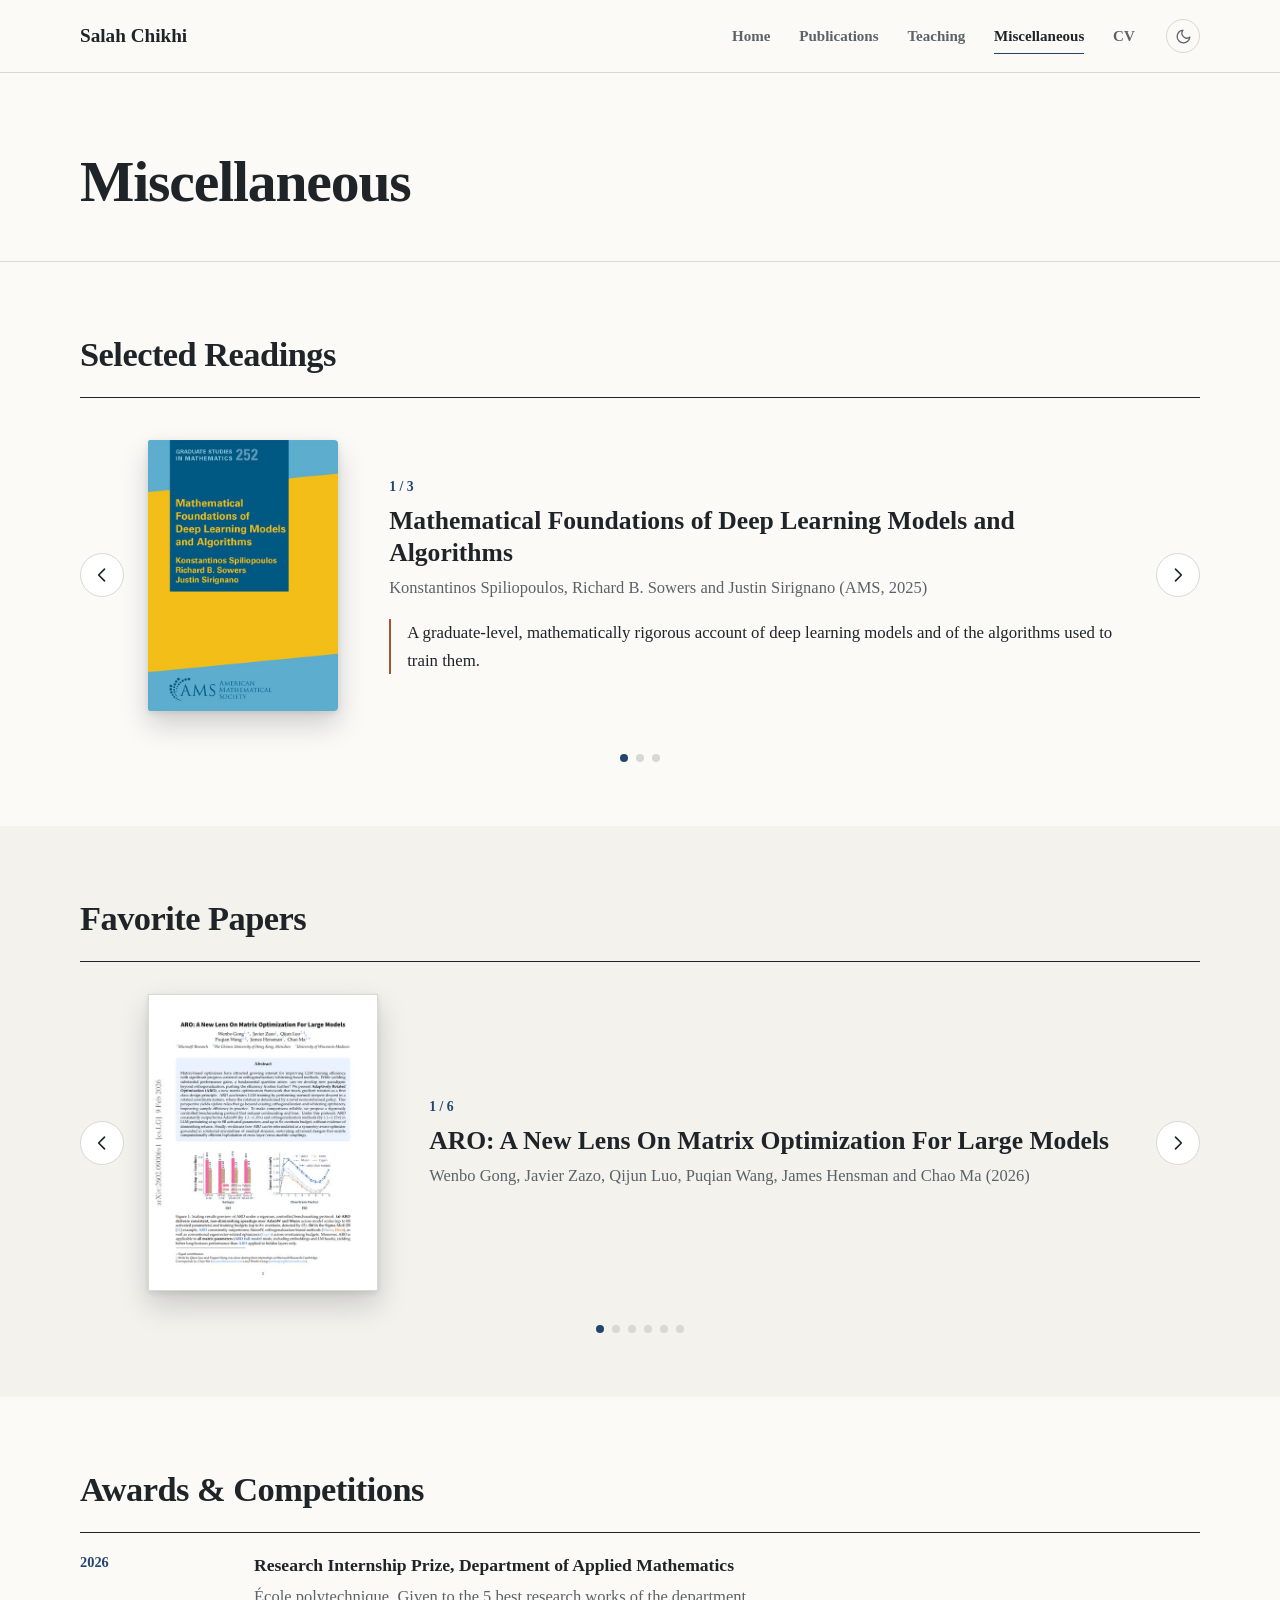
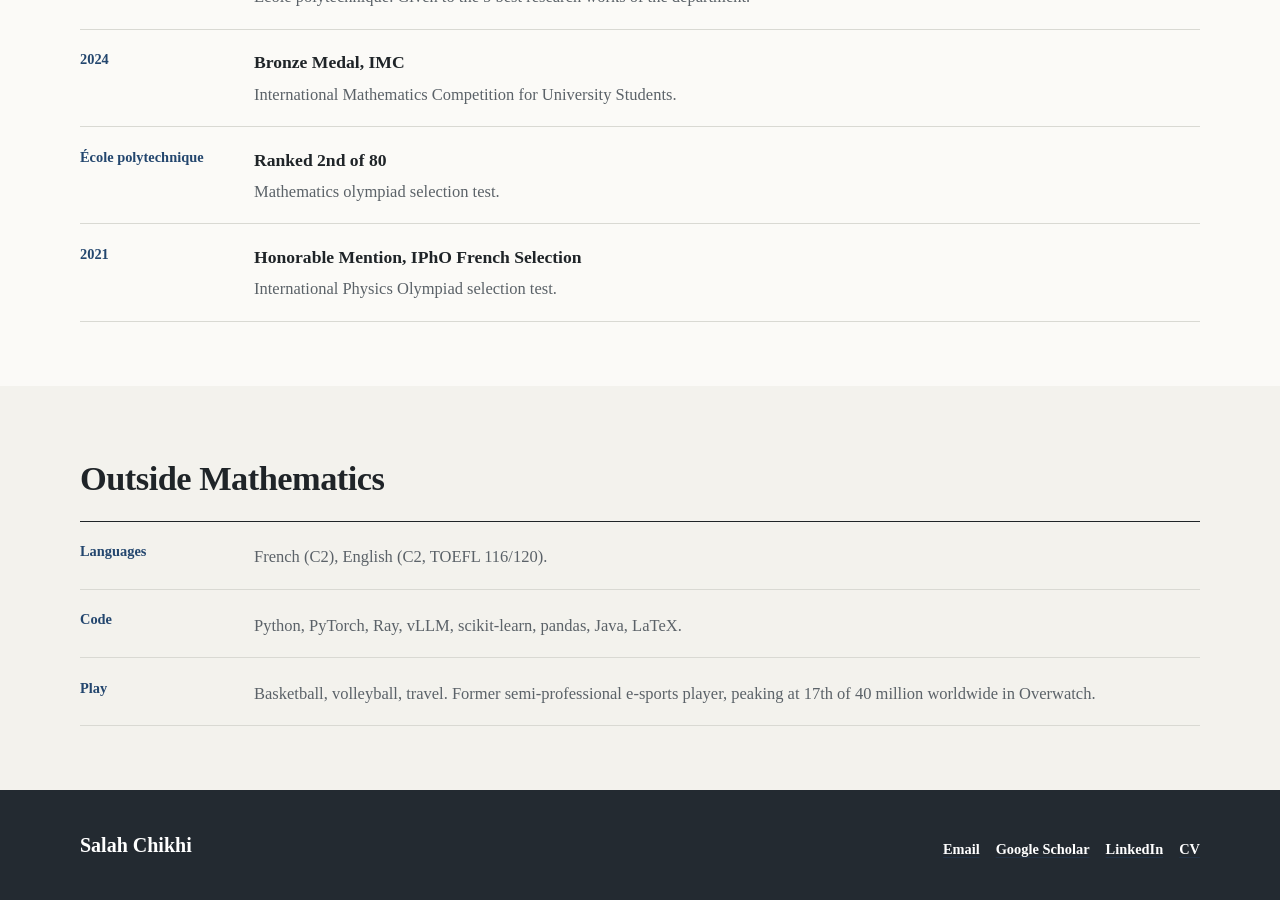
==== commit 887e538a: "Describe the research internship prize as given to the 5 best research works Co-Authored-By: Claude " ====
--- a/misc.html
+++ b/misc.html
@@ -107,7 +107,7 @@
       <div class="shell">
         <div class="section-heading"><h2 id="awards-heading">Awards &amp; Competitions</h2></div>
         <ul class="timeline">
-          <li><span class="when">2026</span><div><strong>Research Internship Prize (Top 5), Department of Applied Mathematics</strong><p>École polytechnique. Awarded to the top 5 research internships of the department.</p></div></li>
+          <li><span class="when">2026</span><div><strong>Research Internship Prize, Department of Applied Mathematics</strong><p>École polytechnique. Given to the 5 best research works of the department.</p></div></li>
           <li><span class="when">2024</span><div><strong>Bronze Medal, IMC</strong><p>International Mathematics Competition for University Students.</p></div></li>
           <li><span class="when">École polytechnique</span><div><strong>Ranked 2nd of 80</strong><p>Mathematics olympiad selection test.</p></div></li>
           <li><span class="when">2021</span><div><strong>Honorable Mention, IPhO French Selection</strong><p>International Physics Olympiad selection test.</p></div></li>
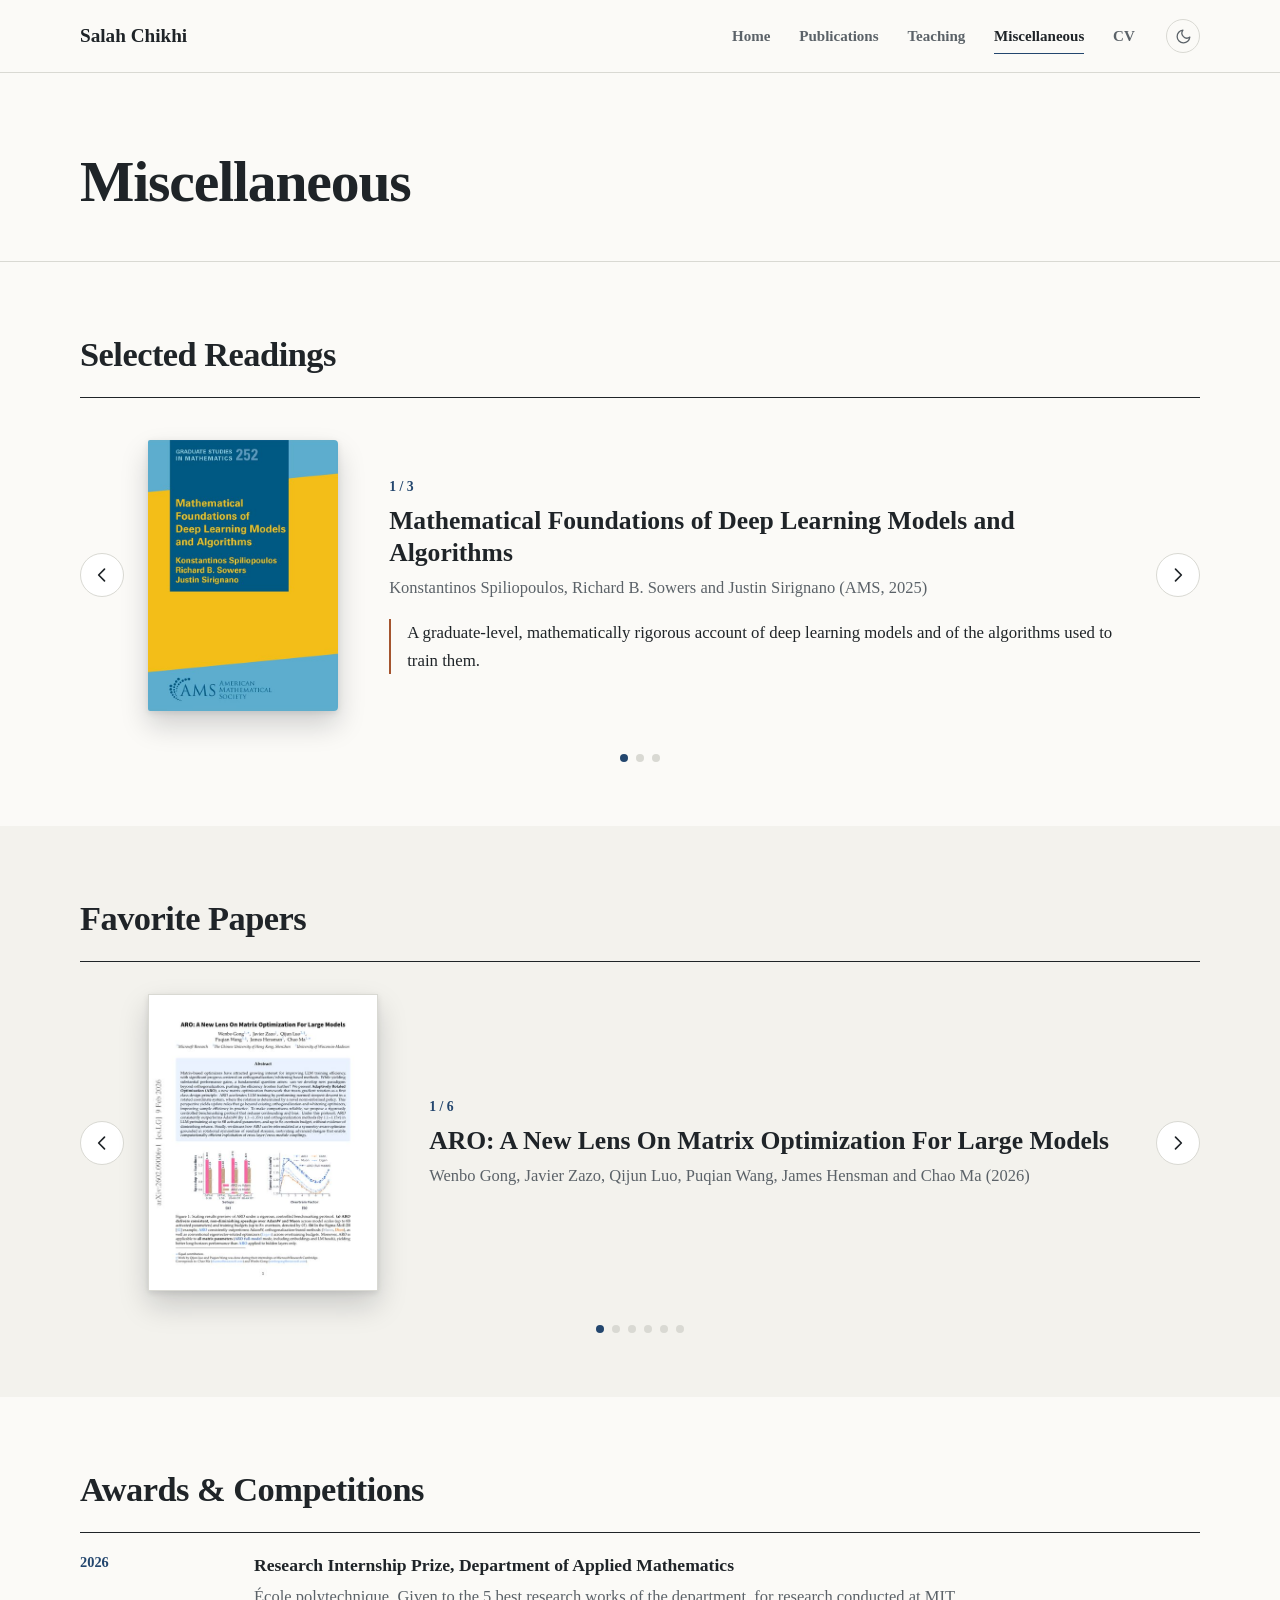
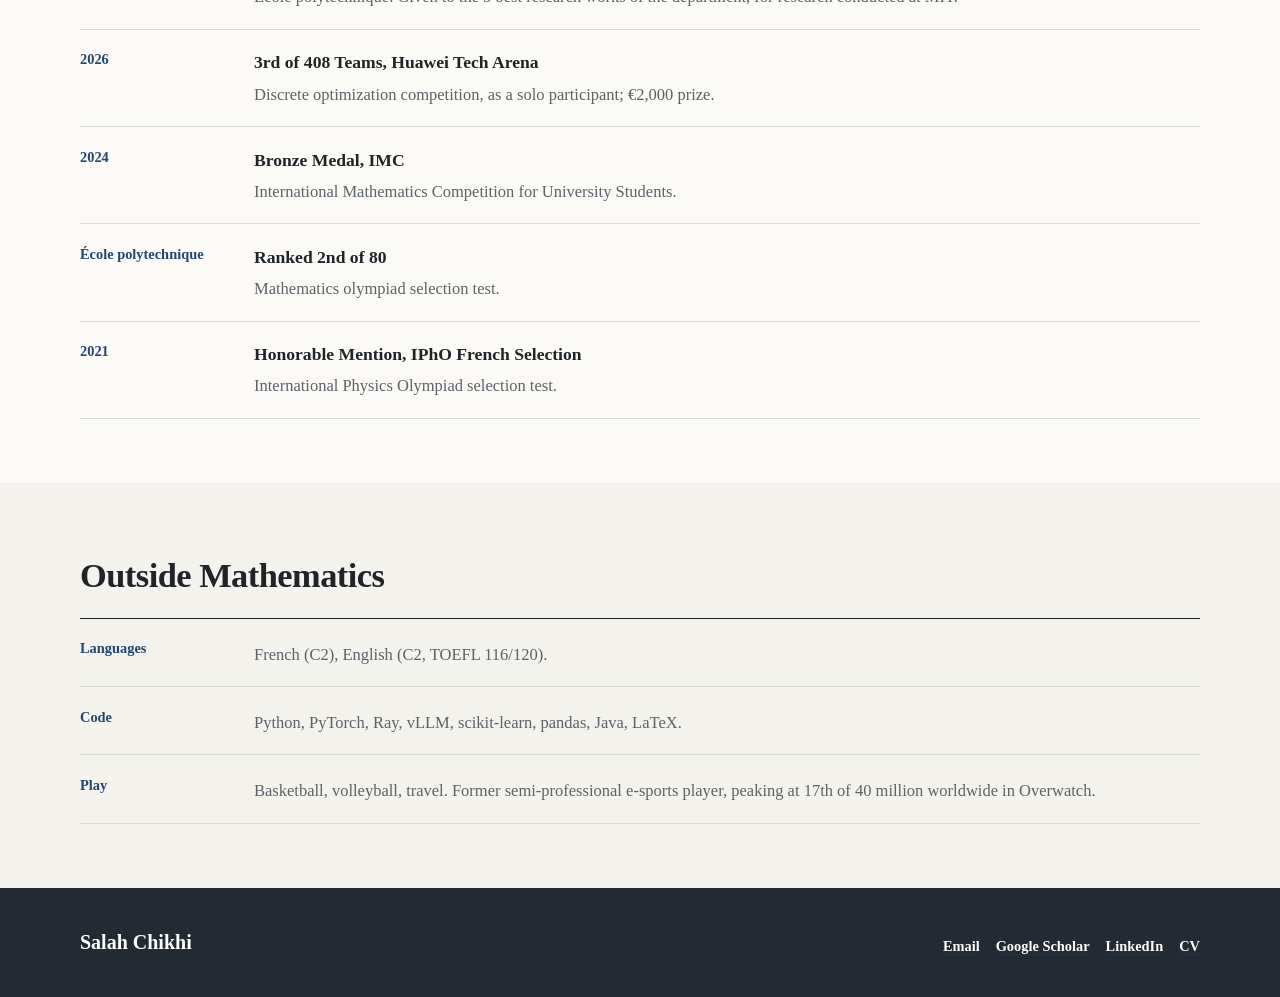
==== commit f608dc7d: "Update the CV and sync the site with it: X GPA, prize for the MIT research, Huawei Tech Arena result" ====
--- a/misc.html
+++ b/misc.html
@@ -107,7 +107,8 @@
       <div class="shell">
         <div class="section-heading"><h2 id="awards-heading">Awards &amp; Competitions</h2></div>
         <ul class="timeline">
-          <li><span class="when">2026</span><div><strong>Research Internship Prize, Department of Applied Mathematics</strong><p>École polytechnique. Given to the 5 best research works of the department.</p></div></li>
+          <li><span class="when">2026</span><div><strong>Research Internship Prize, Department of Applied Mathematics</strong><p>École polytechnique. Given to the 5 best research works of the department, for research conducted at MIT.</p></div></li>
+          <li><span class="when">2026</span><div><strong>3rd of 408 Teams, Huawei Tech Arena</strong><p>Discrete optimization competition, as a solo participant; €2,000 prize.</p></div></li>
           <li><span class="when">2024</span><div><strong>Bronze Medal, IMC</strong><p>International Mathematics Competition for University Students.</p></div></li>
           <li><span class="when">École polytechnique</span><div><strong>Ranked 2nd of 80</strong><p>Mathematics olympiad selection test.</p></div></li>
           <li><span class="when">2021</span><div><strong>Honorable Mention, IPhO French Selection</strong><p>International Physics Olympiad selection test.</p></div></li>
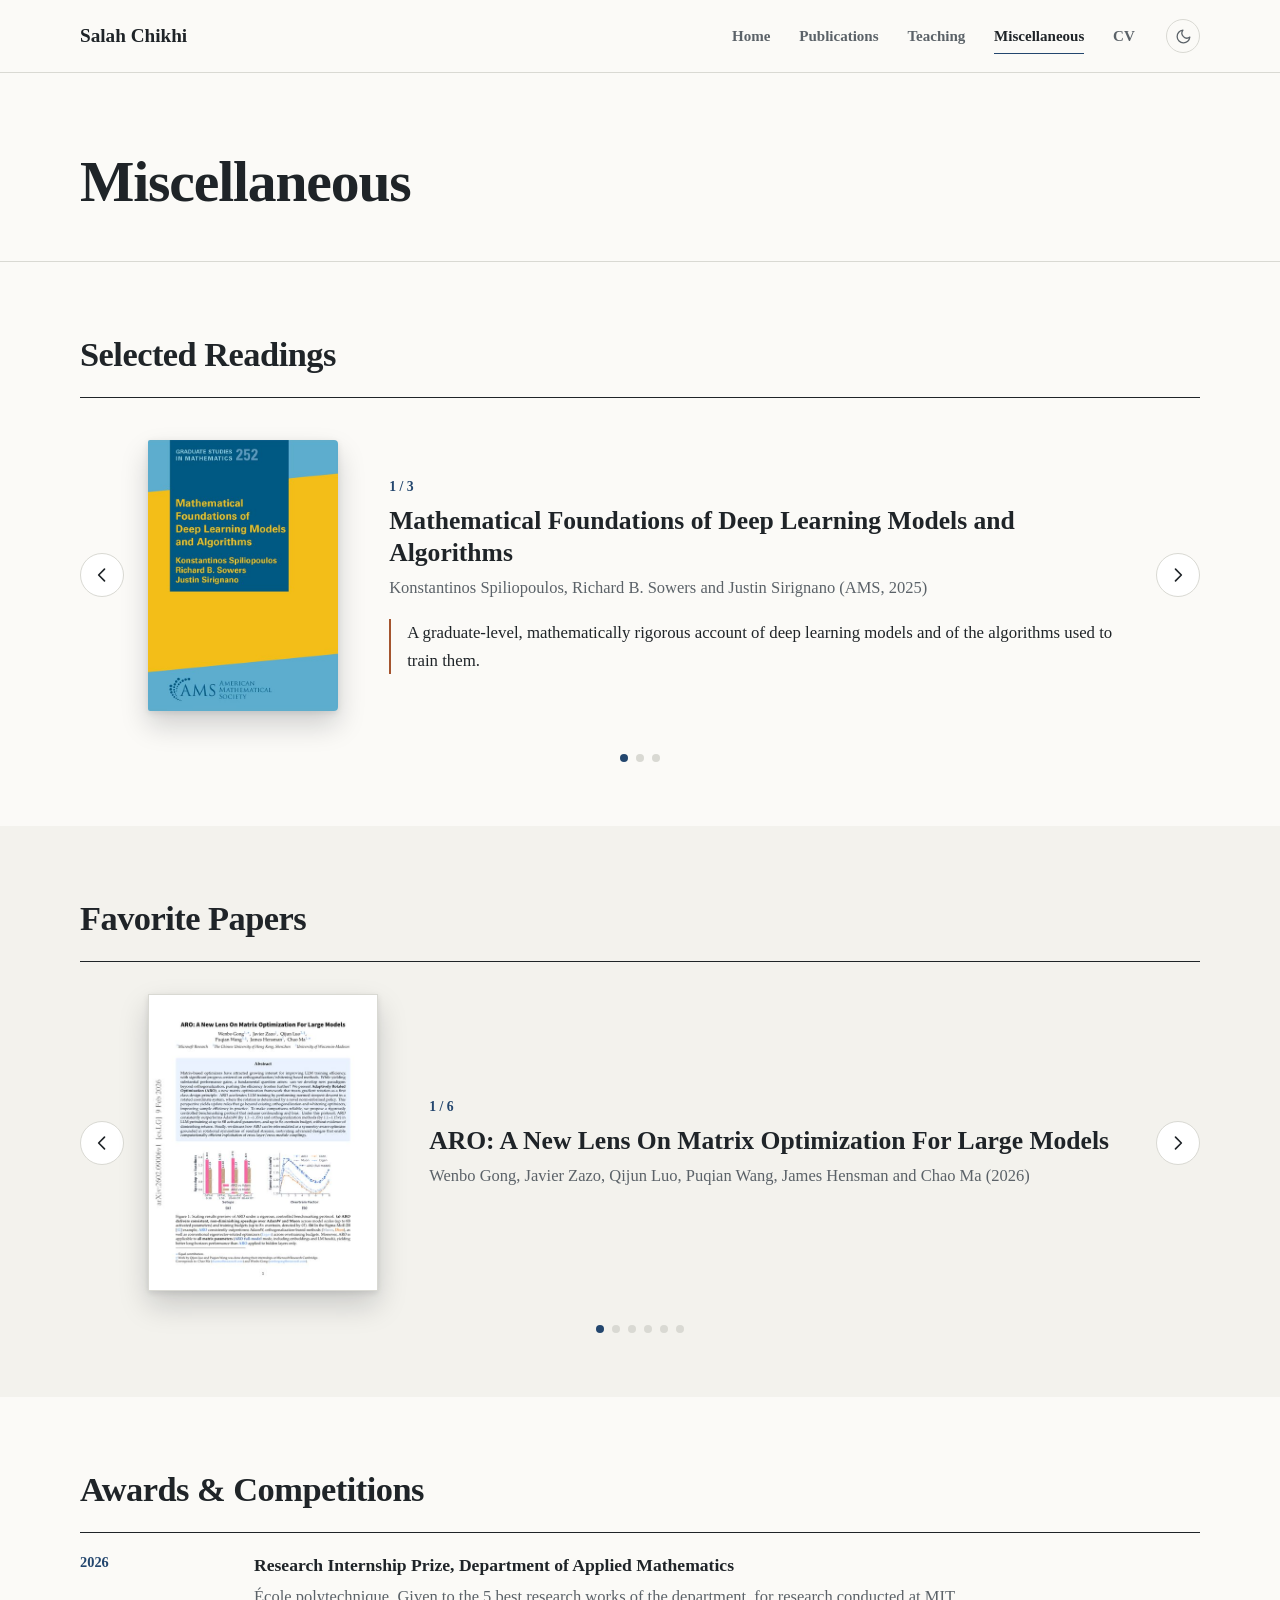
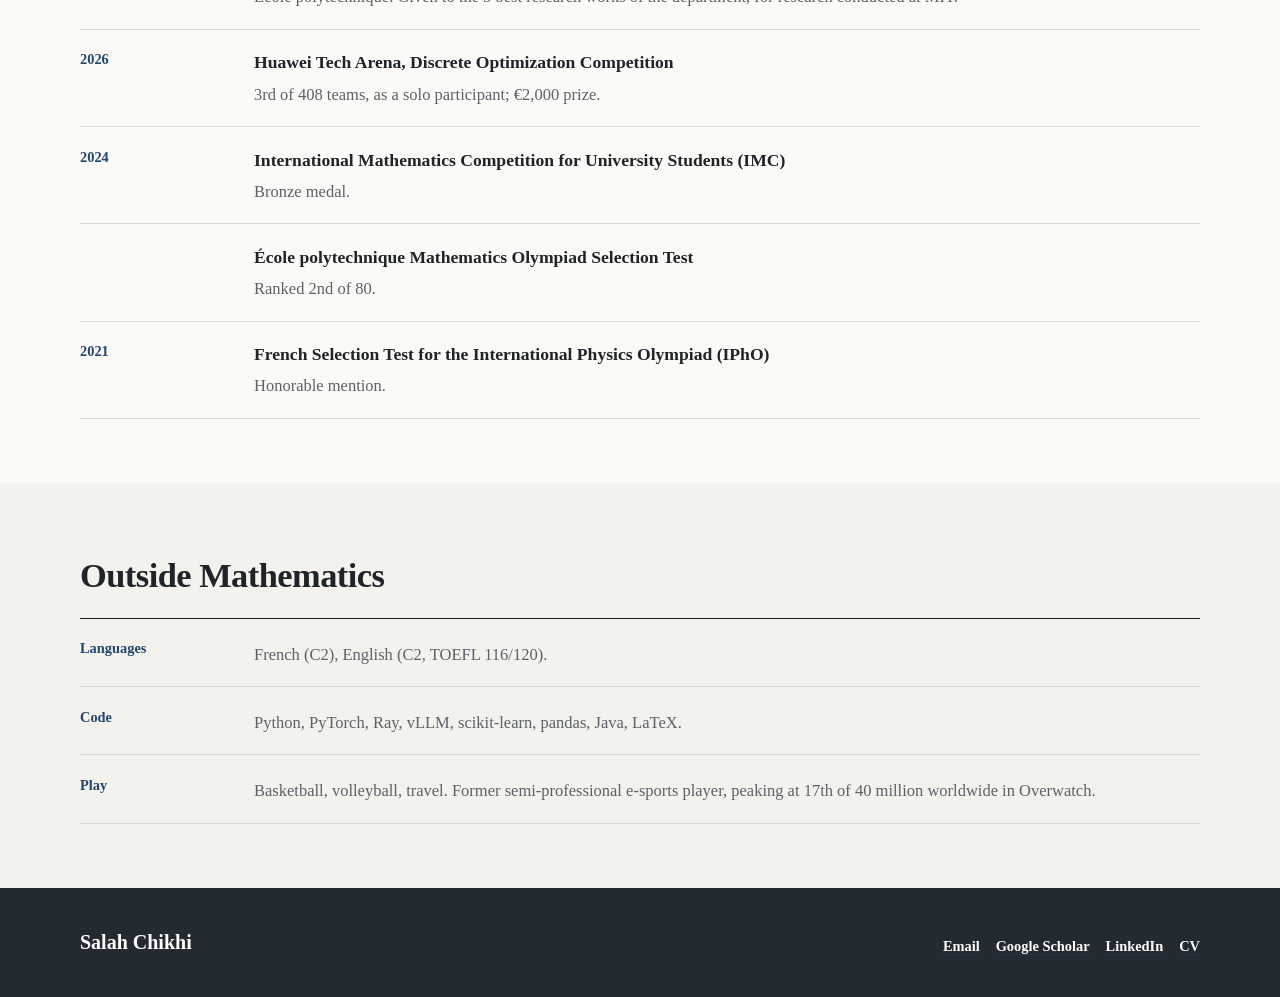
==== commit 2c99b065: "Awards: competition name in bold, result underneath Co-Authored-By: Claude Opus 5.5 <noreply@anthrop" ====
--- a/misc.html
+++ b/misc.html
@@ -108,10 +108,10 @@
         <div class="section-heading"><h2 id="awards-heading">Awards &amp; Competitions</h2></div>
         <ul class="timeline">
           <li><span class="when">2026</span><div><strong>Research Internship Prize, Department of Applied Mathematics</strong><p>École polytechnique. Given to the 5 best research works of the department, for research conducted at MIT.</p></div></li>
-          <li><span class="when">2026</span><div><strong>3rd of 408 Teams, Huawei Tech Arena</strong><p>Discrete optimization competition, as a solo participant; €2,000 prize.</p></div></li>
-          <li><span class="when">2024</span><div><strong>Bronze Medal, IMC</strong><p>International Mathematics Competition for University Students.</p></div></li>
-          <li><span class="when">École polytechnique</span><div><strong>Ranked 2nd of 80</strong><p>Mathematics olympiad selection test.</p></div></li>
-          <li><span class="when">2021</span><div><strong>Honorable Mention, IPhO French Selection</strong><p>International Physics Olympiad selection test.</p></div></li>
+          <li><span class="when">2026</span><div><strong>Huawei Tech Arena, Discrete Optimization Competition</strong><p>3rd of 408 teams, as a solo participant; €2,000 prize.</p></div></li>
+          <li><span class="when">2024</span><div><strong>International Mathematics Competition for University Students (IMC)</strong><p>Bronze medal.</p></div></li>
+          <li><span class="when"></span><div><strong>École polytechnique Mathematics Olympiad Selection Test</strong><p>Ranked 2nd of 80.</p></div></li>
+          <li><span class="when">2021</span><div><strong>French Selection Test for the International Physics Olympiad (IPhO)</strong><p>Honorable mention.</p></div></li>
         </ul>
       </div>
     </section>
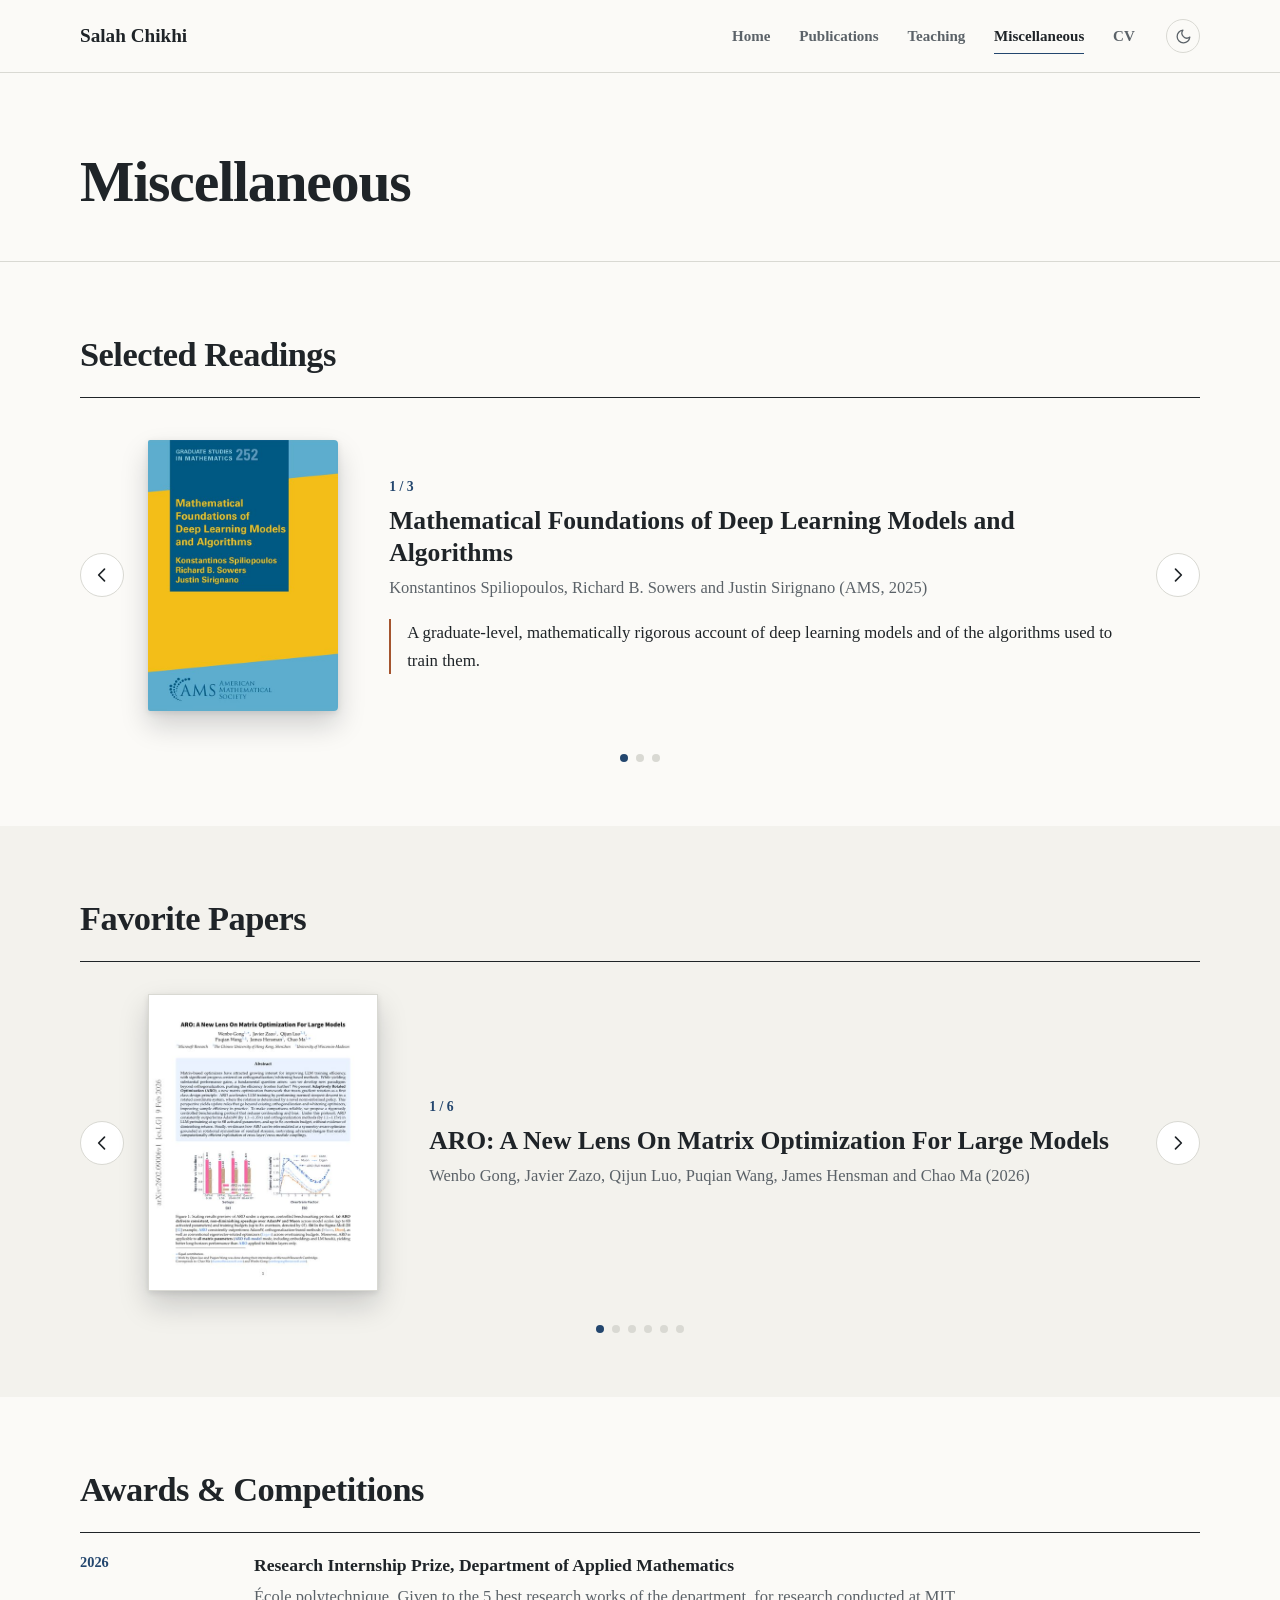
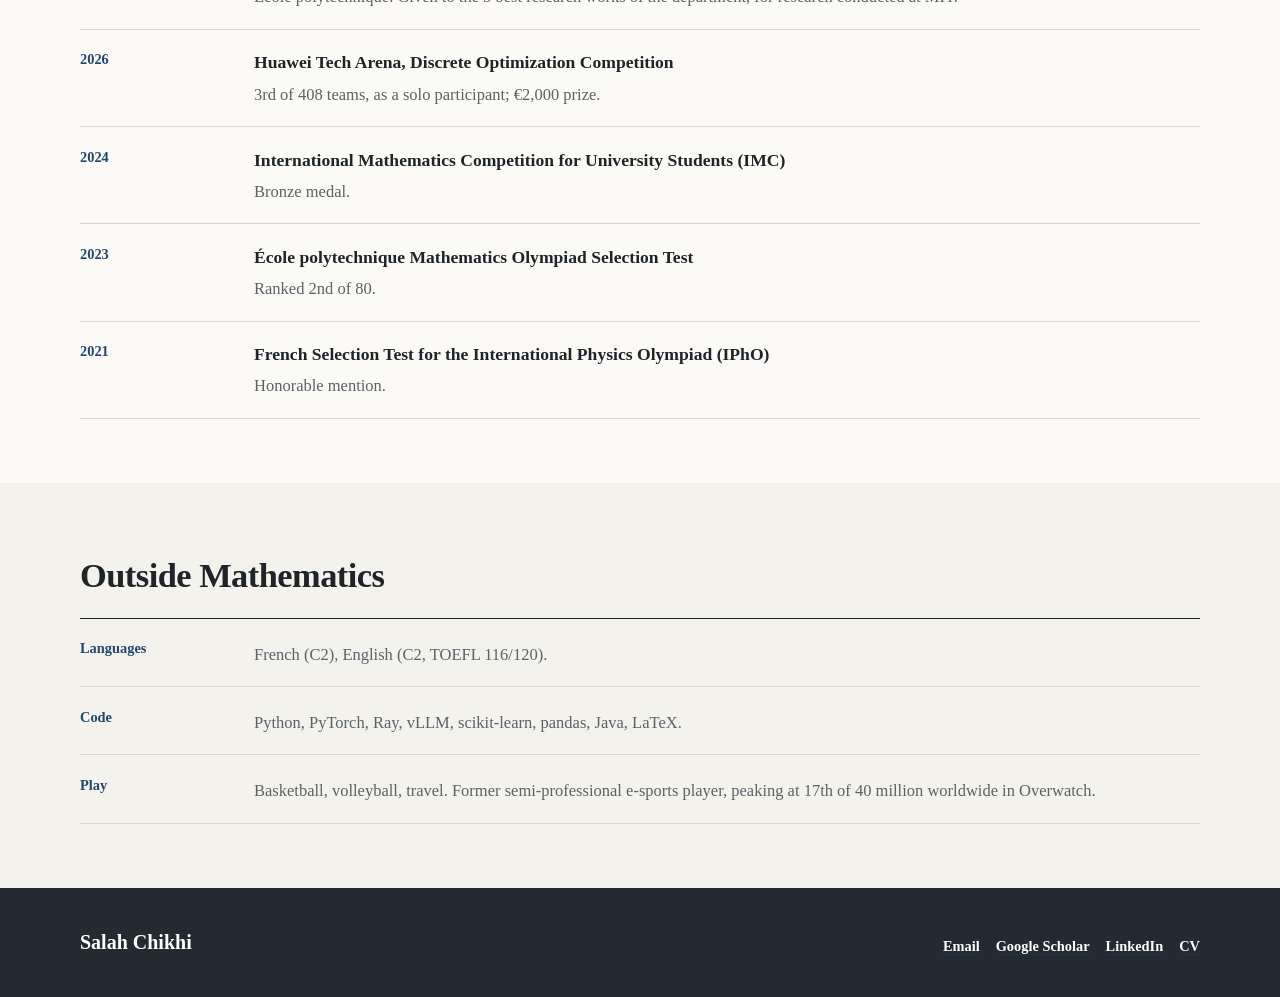
==== commit 5eb1fbbe: "Date the X olympiad selection test (2023) Co-Authored-By: Claude Opus 5.5 <noreply@anthropic.com>" ====
--- a/misc.html
+++ b/misc.html
@@ -110,7 +110,7 @@
           <li><span class="when">2026</span><div><strong>Research Internship Prize, Department of Applied Mathematics</strong><p>École polytechnique. Given to the 5 best research works of the department, for research conducted at MIT.</p></div></li>
           <li><span class="when">2026</span><div><strong>Huawei Tech Arena, Discrete Optimization Competition</strong><p>3rd of 408 teams, as a solo participant; €2,000 prize.</p></div></li>
           <li><span class="when">2024</span><div><strong>International Mathematics Competition for University Students (IMC)</strong><p>Bronze medal.</p></div></li>
-          <li><span class="when"></span><div><strong>École polytechnique Mathematics Olympiad Selection Test</strong><p>Ranked 2nd of 80.</p></div></li>
+          <li><span class="when">2023</span><div><strong>École polytechnique Mathematics Olympiad Selection Test</strong><p>Ranked 2nd of 80.</p></div></li>
           <li><span class="when">2021</span><div><strong>French Selection Test for the International Physics Olympiad (IPhO)</strong><p>Honorable mention.</p></div></li>
         </ul>
       </div>
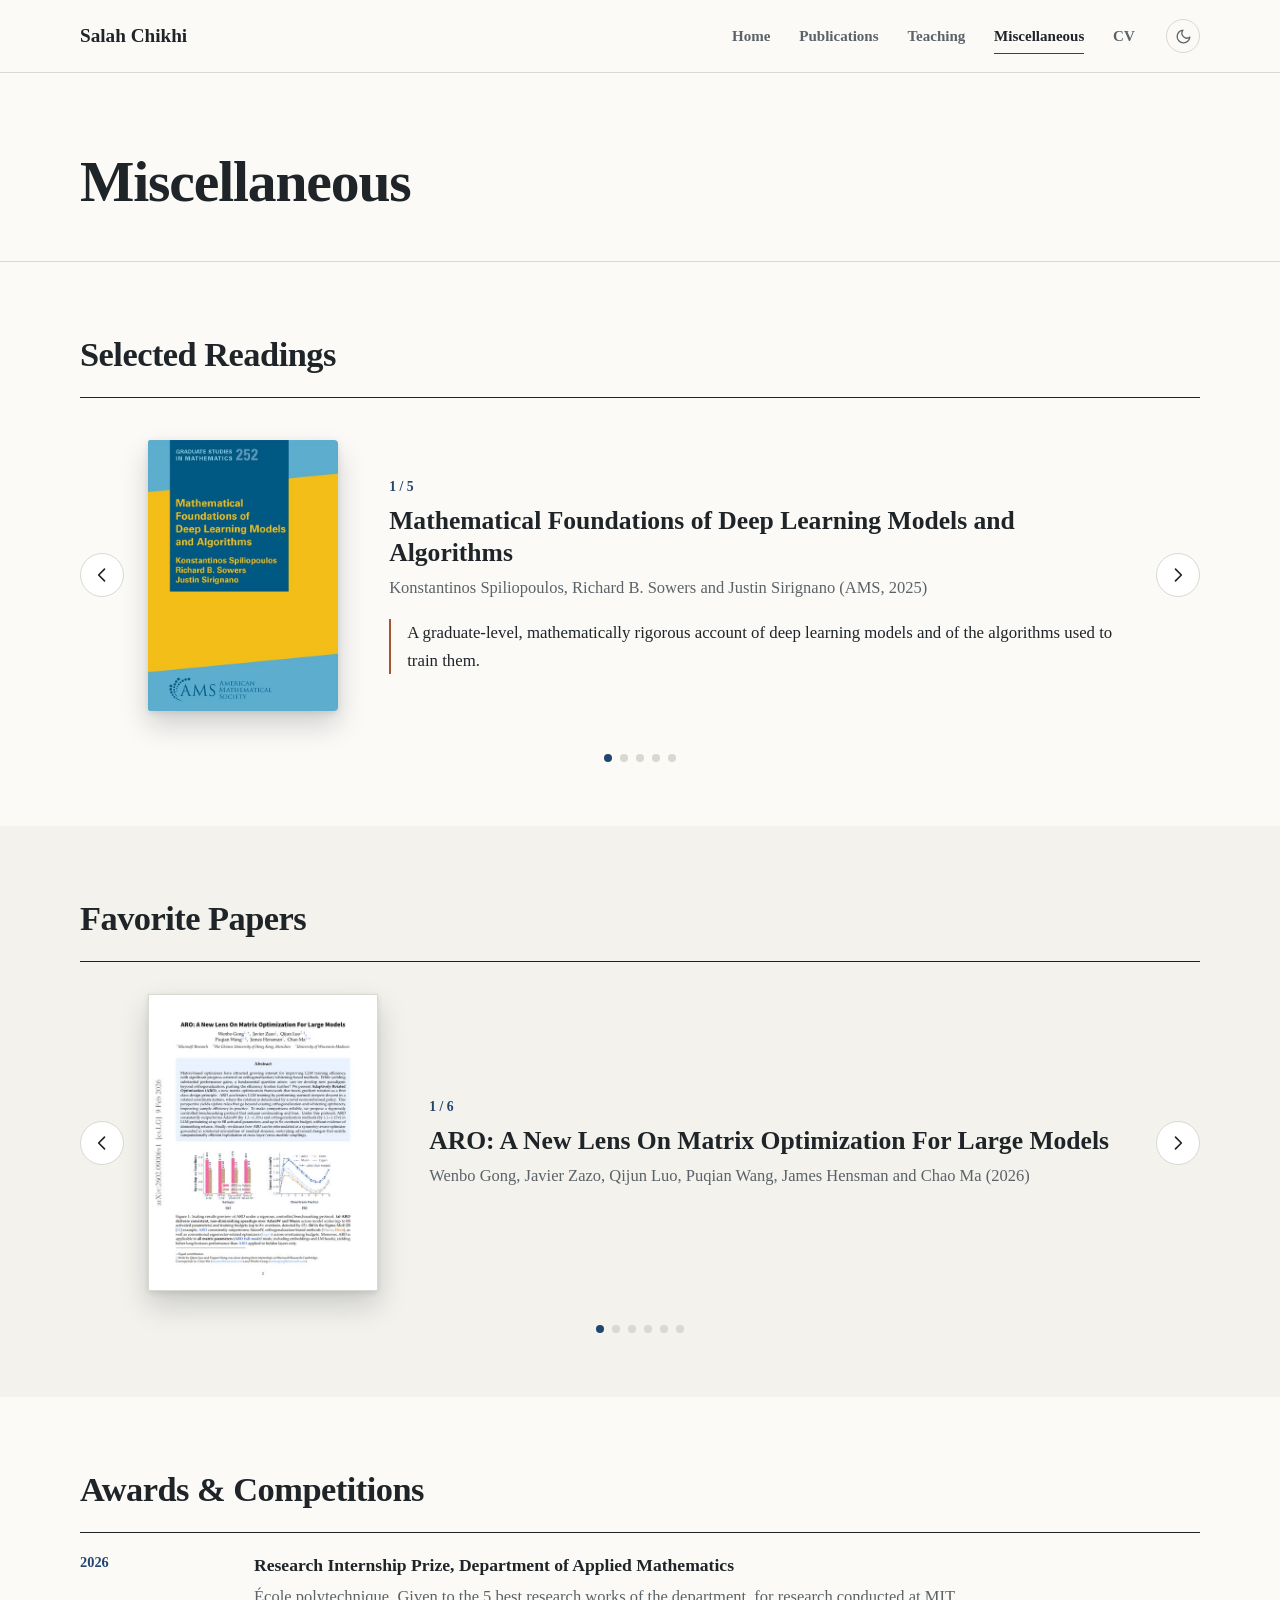
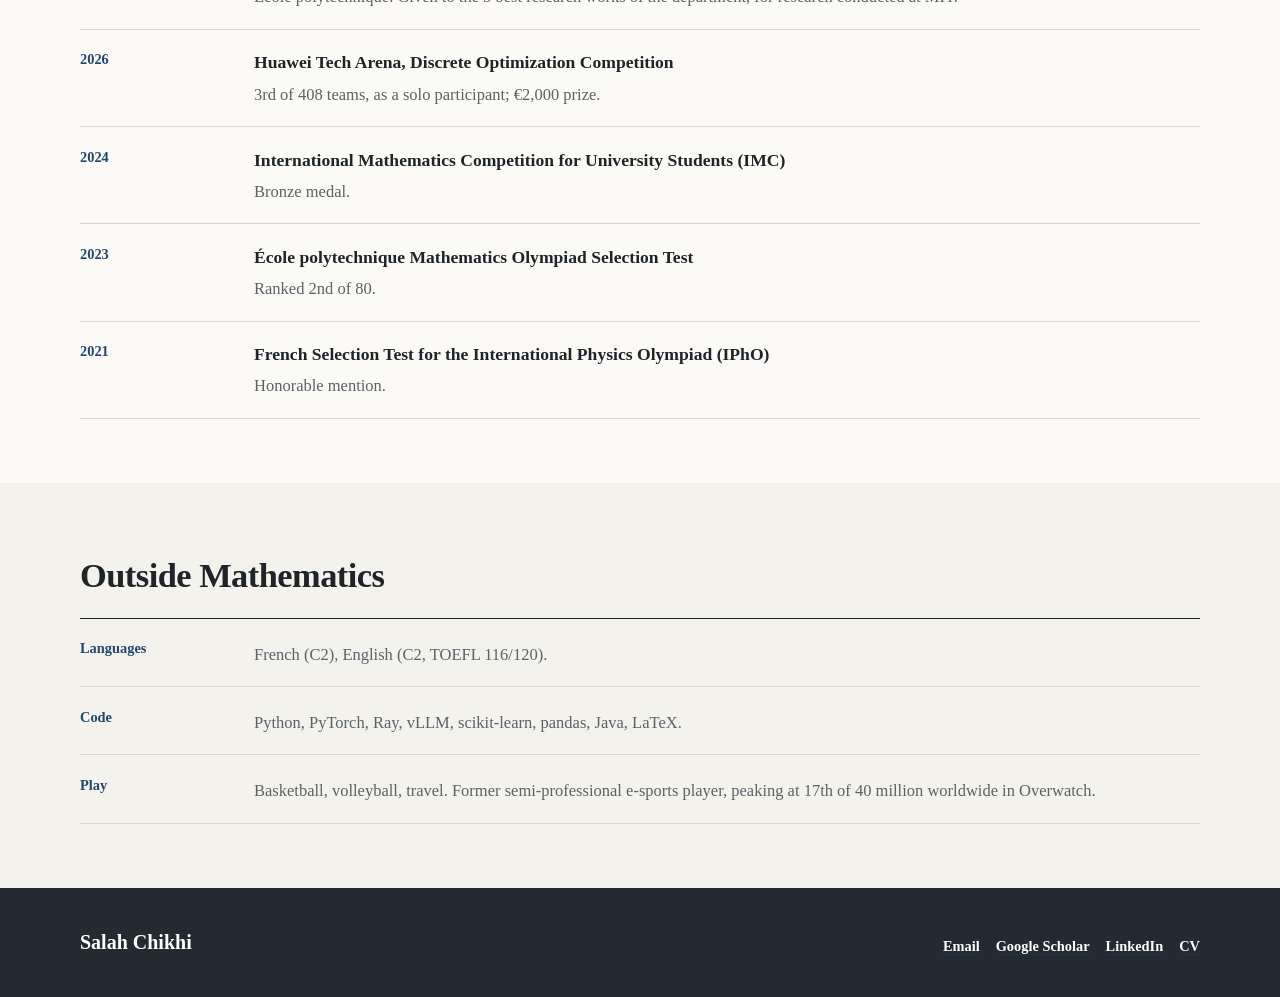
==== commit 4ddee0ea: "Add Boucheron-Lugosi-Massart and Vershynin to the selected readings; refresh the CV Co-Authored-By: " ====
--- a/misc.html
+++ b/misc.html
@@ -160,6 +160,18 @@
         author: "A. W. van der Vaart (Cambridge University Press, 1998)",
         img: "images/books/van-der-vaart-asymptotic-statistics.jpg",
         note: "The reference on large-sample statistics: consistency and asymptotic normality of estimators, local asymptotic normality, efficiency and empirical processes."
+      },
+      {
+        title: "Concentration Inequalities: A Nonasymptotic Theory of Independence",
+        author: "Stéphane Boucheron, Gábor Lugosi and Pascal Massart (Oxford University Press, 2013)",
+        img: "images/books/boucheron-lugosi-massart.jpg",
+        note: "A self-contained treatment of concentration inequalities for functions of independent random variables, through the martingale, entropy and transportation methods."
+      },
+      {
+        title: "High-Dimensional Probability: An Introduction with Applications in Data Science",
+        author: "Roman Vershynin (Cambridge University Press, 2018)",
+        img: "images/books/vershynin-high-dimensional-probability.jpg",
+        note: "An introduction to probability in high dimension, from concentration of measure to random vectors, random matrices and their applications in data science."
       }
     ];
 
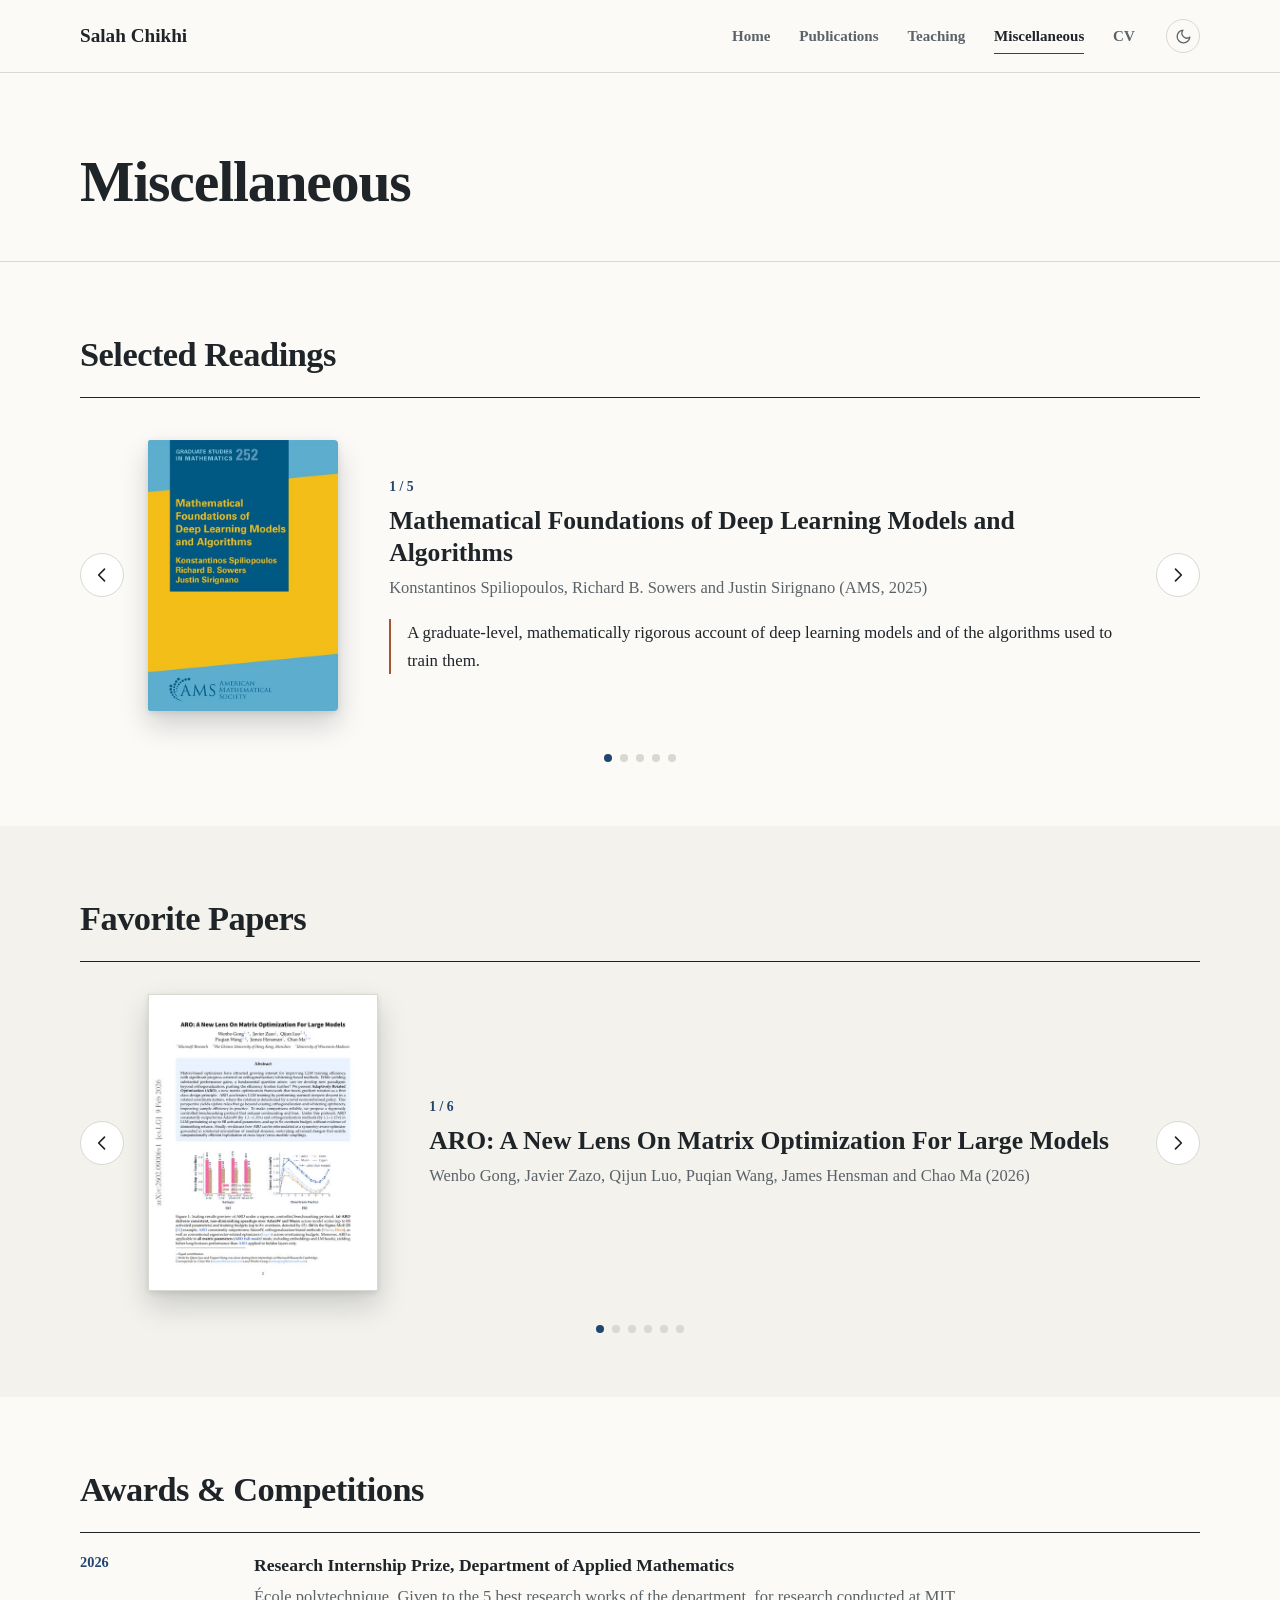
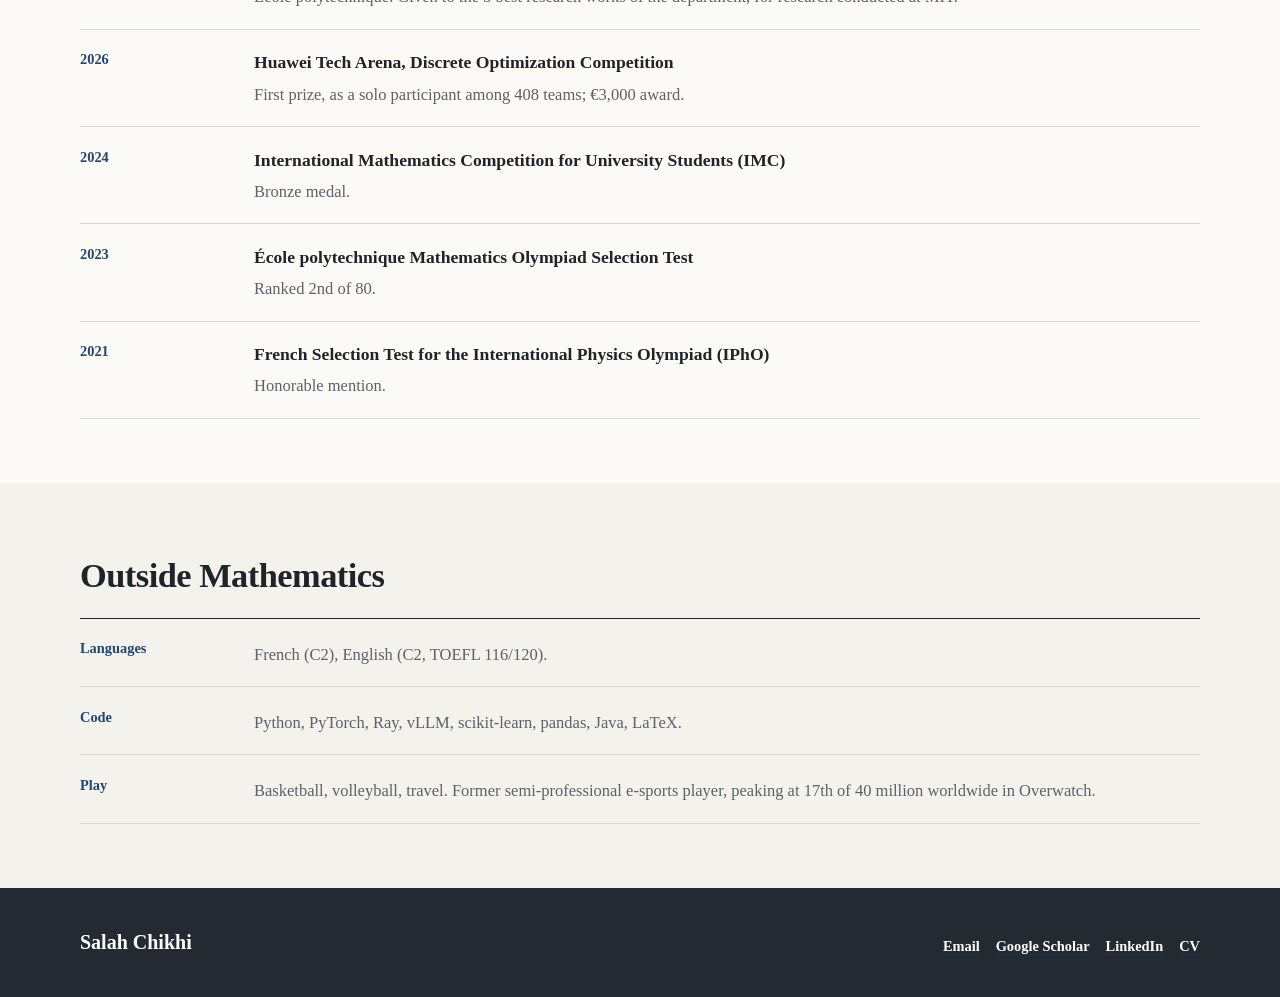
==== commit 74e0dd6f: "Huawei Tech Arena: first prize, 3000 euros Co-Authored-By: Claude Opus 5.5 <noreply@anthropic.com>" ====
--- a/misc.html
+++ b/misc.html
@@ -108,7 +108,7 @@
         <div class="section-heading"><h2 id="awards-heading">Awards &amp; Competitions</h2></div>
         <ul class="timeline">
           <li><span class="when">2026</span><div><strong>Research Internship Prize, Department of Applied Mathematics</strong><p>École polytechnique. Given to the 5 best research works of the department, for research conducted at MIT.</p></div></li>
-          <li><span class="when">2026</span><div><strong>Huawei Tech Arena, Discrete Optimization Competition</strong><p>3rd of 408 teams, as a solo participant; €2,000 prize.</p></div></li>
+          <li><span class="when">2026</span><div><strong>Huawei Tech Arena, Discrete Optimization Competition</strong><p>First prize, as a solo participant among 408 teams; €3,000 award.</p></div></li>
           <li><span class="when">2024</span><div><strong>International Mathematics Competition for University Students (IMC)</strong><p>Bronze medal.</p></div></li>
           <li><span class="when">2023</span><div><strong>École polytechnique Mathematics Olympiad Selection Test</strong><p>Ranked 2nd of 80.</p></div></li>
           <li><span class="when">2021</span><div><strong>French Selection Test for the International Physics Olympiad (IPhO)</strong><p>Honorable mention.</p></div></li>
